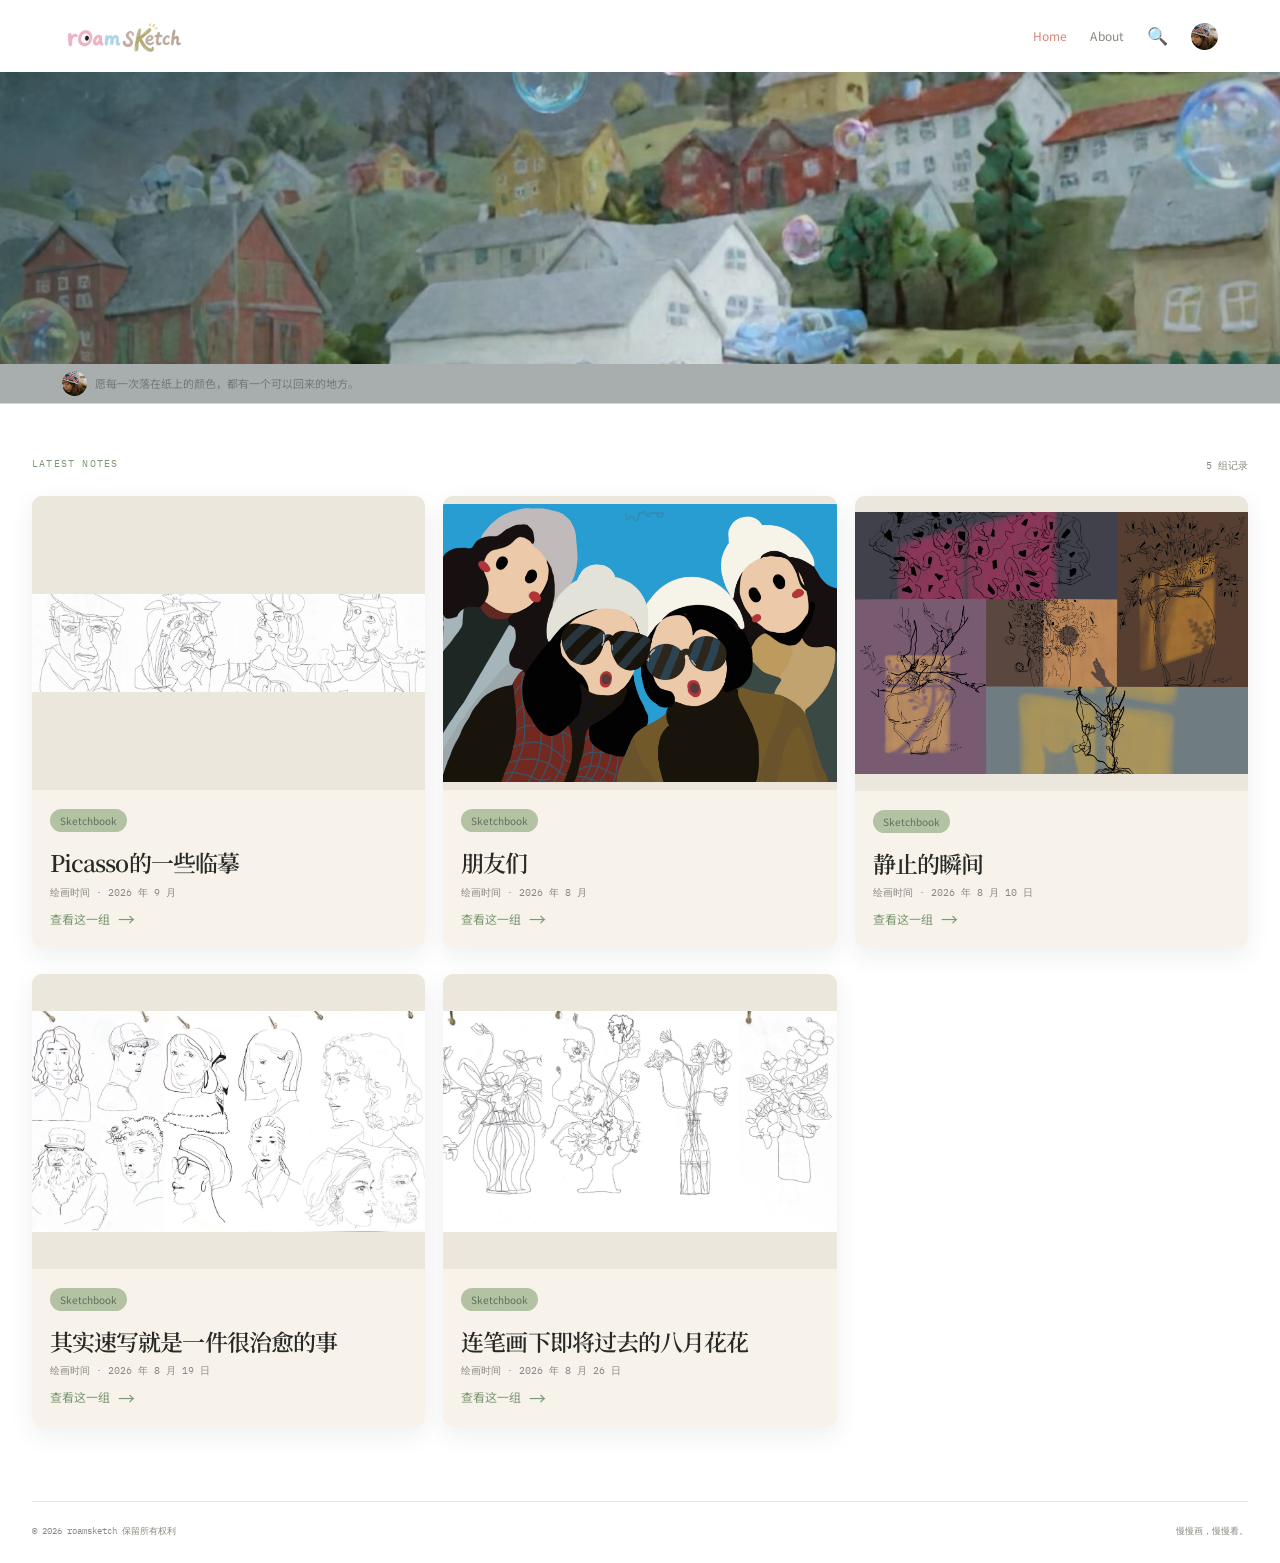
==== index.html @ 482fb44b "Update index.html" ====
<!DOCTYPE html>
<html lang="zh-CN">
<head>
    <meta charset="UTF-8" />
    <meta name="viewport" content="width=device-width, initial-scale=1.0" />
    <title>绘画Blog · Sketchbook</title>
    <link rel="preconnect" href="https://fonts.googleapis.com" />
    <link rel="preconnect" href="https://fonts.gstatic.com" crossorigin />
    <link href="https://fonts.googleapis.com/css2?family=IBM+Plex+Mono:wght@400;500&family=Noto+Sans+SC:wght@400;500;600&family=Noto+Serif+SC:wght@500;600&display=swap" rel="stylesheet" />
    <style>
        * {
            box-sizing: border-box;
            margin: 0;
            padding: 0;
        }

        body {
            background: #ffffff;
            color: #292a27;
            font-family: "Noto Sans SC", -apple-system, BlinkMacSystemFont, "Helvetica Neue", Arial, sans-serif;
            font-size: 15px;
            line-height: 1.7;
        }

        body:before {
            z-index: -1;
            pointer-events: none;
            content: "";
            opacity: .3;
            background-image: radial-gradient(#c9d0cf .55px, transparent .55px);
            background-size: 8px 8px;
            position: fixed;
            inset: 0;
        }

        .site-shell {
            min-height: 100vh;
            overflow: hidden;
        }

        .page-width {
            width: min(1240px, 100% - 64px);
            margin-inline: auto;
        }

        /* ===== Header ===== */
        .site-header {
            background: #ffffff;
            display: flex;
            flex-wrap: nowrap;
            justify-content: space-between;
            align-items: center;
            min-height: 72px;
            padding: 0 22px;
        }

        .site-header.page-width {
            width: 100%;
            padding-inline: max(40px, 50vw - 578px);
        }

        .brand {
            flex: none;
            align-items: center;
            gap: 9px;
            min-width: 0;
            display: inline-flex;
            text-decoration: none;
            color: inherit;
            cursor: pointer;
        }

        .brand__logo {
            height: 62px;
            width: auto;
            display: block;
            border-radius: 2px;
        }

        .site-nav {
            white-space: nowrap;
            flex-wrap: nowrap;
            flex: 0 auto;
            align-items: center;
            gap: 23px;
            min-width: 0;
            display: flex;
            overflow: hidden;
        }

        .site-nav__link {
            color: #8a877f;
            letter-spacing: .01em;
            white-space: nowrap;
            transition: color .18s ease;
            flex: none;
            font-size: 12px;
            font-weight: 400;
            text-decoration: none;
            position: relative;
            cursor: pointer;
        }

        .site-nav__link:hover,
        .site-nav__link--active {
            color: #d88478;
        }

        .site-nav__link--active:after {
            background: #d88478;
            content: "";
            height: 2px;
            position: absolute;
            bottom: -8px;
            left: 0;
            right: 0;
        }

        .header-control {
            color: #292a27;
            transition: color .18s ease, transform .18s ease;
            flex: none;
            display: grid;
            place-items: center;
            background: none;
            border: none;
            cursor: pointer;
            font-size: 17px;
        }

        .header-control:hover {
            color: #d88478;
            transform: translateY(-1px);
        }

        .header-avatar {
            width: 27px;
            height: 27px;
            border-radius: 50%;
            flex: none;
            display: block;
            overflow: hidden;
            text-decoration: none;
            object-fit: cover;
        }

        /* ===== Hero ===== */
        .reference-hero {
            height: 292px;
            position: relative;
            overflow: hidden;
            background: #c9d0cf;
            display: flex;
            align-items: center;
            justify-content: center;
            background-size: cover;
            background-position: center;
        }

        .reference-hero__veil {
            background: linear-gradient(90deg, #0f312d85, #0f312d12 58%, #0f312d33);
            position: absolute;
            inset: 0;
        }

        .reference-hero p {
            color: #fff;
            letter-spacing: .06em;
            text-align: center;
            background: #1b26287a;
            border-radius: 999px;
            max-width: calc(100% - 40px);
            margin: 0;
            padding: 7px 23px;
            font-family: "Noto Serif SC", serif;
            font-size: clamp(15px, 2vw, 21px);
            position: relative;
            z-index: 1;
        }

        /* ===== Profile Strip ===== */
        .profile-strip {
            background: #dce5e2;
            border-bottom: 1px solid #cfdad6;
            align-items: center;
            min-height: 40px;
            padding: 5px max(40px, 50vw - 578px);
            display: flex;
        }

        .profile-strip__link {
            color: #7a8581;
            white-space: nowrap;
            min-width: 0;
            max-width: 100%;
            transition: color .18s ease;
            align-items: center;
            gap: 8px;
            font-size: 11px;
            display: inline-flex;
            text-decoration: none;
            cursor: pointer;
        }

        .profile-strip__link:hover {
            color: #d88478;
        }

        .profile-strip__avatar {
            width: 25px;
            height: 25px;
            border-radius: 50%;
            object-fit: cover;
            display: block;
        }

        .profile-strip__message {
            color: #8a9490;
            text-overflow: ellipsis;
            white-space: nowrap;
            min-width: 0;
            overflow: hidden;
        }

        /* ===== 列表页 ===== */
        .reference-content {
            grid-template-columns: 200px minmax(0, 1fr);
            gap: 36px;
            padding-top: 42px;
            padding-bottom: 74px;
            display: grid;
        }

        .home-reference-content {
            grid-template-columns: minmax(0, 1fr);
        }

        .reference-main {
            min-width: 0;
        }

        .content-heading {
            justify-content: space-between;
            align-items: flex-end;
            gap: 20px;
            margin: 2px 0 22px;
            display: flex;
        }

        .content-heading h2 {
            color: #292a27;
            letter-spacing: -.06em;
            margin: 3px 0 0;
            font-family: "Noto Serif SC", serif;
            font-size: clamp(25px, 3vw, 33px);
            font-weight: 600;
            line-height: 1.25;
        }

        .content-kicker {
            color: #7d9875;
            letter-spacing: .12em;
            text-transform: uppercase;
            margin: 0;
            font-family: "IBM Plex Mono", monospace;
            font-size: 10px;
        }

        .content-count {
            color: #8a877f;
            font-family: "IBM Plex Mono", monospace;
            font-size: 10px;
        }

        .story-list {
            grid-template-columns: repeat(3, minmax(0, 1fr));
            gap: 26px 18px;
            display: grid;
        }

        .story-card {
            background: #f7f3eb;
            box-shadow: 0 8px 24px rgba(38, 51, 59, 0.08);
            transition: box-shadow .22s ease, transform .22s ease;
            border-radius: 10px;
            display: block;
            overflow: hidden;
            text-decoration: none;
            color: inherit;
            cursor: pointer;
        }

        .story-card:hover {
            box-shadow: 0 14px 32px rgba(38, 51, 59, 0.13);
            transform: translateY(-3px);
        }

        .story-card__image {
            aspect-ratio: 4/3;
            background: #ebe7dc;
            display: block;
            position: relative;
            overflow: hidden;
        }

        .story-card__image img {
            object-fit: contain;
            width: 100%;
            height: 100%;
            display: block;
        }

        .story-card__body {
            padding: 16px 18px 18px;
            position: relative;
        }

        .story-card__tag {
            color: #60705d;
            background: #b3c2a3;
            border-radius: 999px;
            padding: 3px 10px;
            font-size: 10px;
            display: inline-block;
        }

        .story-card h3 {
            color: #292a27;
            letter-spacing: -.04em;
            margin: 11px 0 1px;
            font-family: "Noto Serif SC", serif;
            font-size: 23px;
            font-weight: 600;
        }

        .story-card__date {
            color: #8a877f;
            margin: 0;
            font-family: "IBM Plex Mono", monospace;
            font-size: 10px;
        }

        .story-card__link {
            color: #7d9875;
            transition: color .18s ease, gap .18s ease;
            align-items: center;
            gap: 8px;
            font-size: 12px;
            display: inline-flex;
            text-decoration: none;
            margin-top: 8px;
        }

        .story-card__link span {
            font-size: 17px;
            line-height: 1;
        }

        .story-card__link:hover {
            color: #d88478;
            gap: 12px;
        }

        /* ===== 详情页 ===== */
        .detail-page {
            display: none;
            padding-top: 42px;
            padding-bottom: 74px;
        }

        .detail-page.active {
            display: block;
        }

        .back-link {
            color: #8a877f;
            transition: color .18s ease, gap .18s ease;
            align-items: center;
            gap: 8px;
            font-size: 14px;
            display: inline-flex;
            text-decoration: none;
            cursor: pointer;
            margin-bottom: 24px;
        }

        .back-link:hover {
            color: #d88478;
            gap: 12px;
        }

        .detail-header {
            margin-bottom: 30px;
        }

        .detail-header h1 {
            font-family: "Noto Serif SC", serif;
            font-size: 32px;
            font-weight: 600;
            margin-bottom: 8px;
        }

        .detail-header .detail-meta {
            color: #8a877f;
            font-family: "IBM Plex Mono", monospace;
            font-size: 12px;
        }

        .detail-header .detail-note {
            color: #5e5e5b;
            margin-top: 12px;
            font-size: 15px;
            line-height: 1.8;
        }

        .detail-gallery {
            display: grid;
            grid-template-columns: repeat(auto-fill, minmax(300px, 1fr));
            gap: 20px;
        }

        .detail-gallery img {
            width: 100%;
            border-radius: 10px;
            background: #ebe7dc;
            display: block;
        }

        /* ===== Sidebar ===== */
        .reference-sidebar {
            min-width: 0;
        }

        .sidebar-card {
            background: #f7f3eb;
            box-shadow: 0 8px 24px rgba(38, 51, 59, 0.08);
            border-radius: 10px;
            padding: 24px 22px;
            position: sticky;
            top: 24px;
        }

        .sidebar-card h1 {
            color: #292a27;
            letter-spacing: -.05em;
            margin: 5px 0 9px;
            font-family: "Noto Serif SC", serif;
            font-size: 25px;
            font-weight: 600;
        }

        .sidebar-card__intro {
            color: #8a877f;
            margin: 0;
            font-size: 12px;
            line-height: 1.85;
        }

        .sidebar-divider {
            background: #e1e5e3;
            height: 1px;
            margin: 21px 0;
        }

        .mood-block__label,
        .mood-block__date {
            color: #7d9875;
            letter-spacing: .08em;
            font-family: "IBM Plex Mono", monospace;
            font-size: 9px;
            display: block;
        }

        .mood-block p {
            color: #292a27;
            margin: 7px 0 8px;
            font-family: "Noto Serif SC", serif;
            font-size: 15px;
            line-height: 1.7;
        }

        .mood-block__date {
            color: #8a877f;
            letter-spacing: .02em;
        }

        .sidebar-meta {
            color: #8a877f;
            flex-direction: column;
            gap: 3px;
            font-family: "IBM Plex Mono", monospace;
            font-size: 9px;
            display: flex;
            margin-top: 16px;
        }

        .sidebar-note {
            color: #8a877f;
            margin-top: 20px;
            font-family: "IBM Plex Mono", monospace;
            font-size: 9px;
            line-height: 1.9;
            white-space: pre-wrap;
        }

        /* ===== Footer ===== */
        .site-footer {
            min-height: 62px;
            color: #8a877f;
            border-top: 1px solid #e1e5e3;
            justify-content: space-between;
            align-items: center;
            padding-top: 18px;
            padding-bottom: 22px;
            font-family: "IBM Plex Mono", monospace;
            font-size: 9px;
            display: flex;
        }

        /* ===== 响应式 ===== */
        @media (max-width: 820px) {
            .page-width {
                width: min(100% - 36px, 680px);
            }
            .home-reference-content {
                grid-template-columns: 1fr;
            }
            .story-list {
                grid-template-columns: repeat(2, minmax(0, 1fr));
                gap: 22px 14px;
            }
            .home-reference-content .reference-sidebar {
                display: none;
            }
            .site-header.page-width {
                width: 100%;
                padding-inline: 12px;
            }
            .site-nav {
                gap: 9px;
            }
            .site-nav__link {
                letter-spacing: 0;
                font-size: 11px;
            }
            .reference-hero {
                height: 245px;
            }
            .profile-strip {
                min-height: 36px;
                padding: 4px 12px;
            }
            .profile-strip__link {
                gap: 7px;
                font-size: 10px;
            }
            .profile-strip__avatar {
                width: 23px;
                height: 23px;
            }
            .reference-content {
                grid-template-columns: 82px minmax(0, 1fr);
                gap: 13px;
                padding-top: 20px;
            }
            .reference-content.home-reference-content {
                grid-template-columns: 1fr;
            }
            .sidebar-card {
                width: 100%;
                margin: 0;
                padding: 13px 8px;
                position: static;
            }
            .detail-gallery {
                grid-template-columns: 1fr;
            }
            .detail-header h1 {
                font-size: 26px;
            }
        }

        @media (max-width: 520px) {
            body {
                font-size: 14px;
            }
            .brand__logo {
                height: 30px;
            }
            .site-nav {
                gap: 7px;
            }
            .site-nav__link {
                letter-spacing: 0;
                font-size: 10px;
            }
            .reference-hero {
                height: 220px;
            }
            .reference-hero p {
                padding: 6px 14px;
                font-size: 13px;
            }
            .story-list {
                grid-template-columns: 1fr;
                gap: 18px;
            }
            .story-card h3 {
                font-size: 22px;
            }
            .detail-header h1 {
                font-size: 22px;
            }
            .site-footer {
                flex-direction: column;
                align-items: flex-start;
                gap: 4px;
                padding-bottom: 18px;
            }
        }

        /* ===== 隐藏列表页/详情页 ===== */
        .page-list {
            display: block;
        }
        .page-list.hidden {
            display: none;
        }
        .detail-page {
            display: none;
        }
        .detail-page.active {
            display: block;
        }
    </style>
</head>
<body>

    <div class="site-shell" id="app">

        <!-- ===== Header ===== -->
        <header class="site-header page-width">
            <a class="brand" href="index.html">
                <!-- ★ Logo 图片：images/roamsketch-logo.jpg ★ -->
                <img class="brand__logo" src="images/roamsketch-logo.jpg" alt="Sketchbook">
            </a>
            <nav class="site-nav" aria-label="导航">
                <a class="site-nav__link site-nav__link--active" href="index.html">Home</a>
                <a class="site-nav__link" href="about.html">About</a>
                <button class="header-control" type="button" onclick="alert('🔍 搜索功能开发中')" aria-label="搜索">
                    🔍
                </button>
                <!-- ★ 头像图片：images/avatar.jpg ★ -->
                <img class="header-avatar" src="images/avatar.jpg" alt="头像">
            </nav>
        </header>

        <!-- ===== Hero ===== -->
        <!-- ★ Hero 背景图：images/hero.jpg ★ -->
        <section class="reference-hero" aria-label="绘画日记简介" style="background-image: url('images/roamsketch-village-banner.png');">
            <div class="reference-hero__veil"></div>
        </section>

        <!-- ===== Profile Strip ===== -->
        <section class="profile-strip" aria-label="个人信息" style="background-color:#a7aead;">
            <span class="profile-strip__link">
                <!-- ★ Profile 头像：images/avatar.jpg ★ -->
                <img class="profile-strip__avatar" src="images/avatar.jpg" alt="头像">
                <span class="profile-strip__message" style="color:#737876;">愿每一次落在纸上的颜色，都有一个可以回来的地方。</span>
            </span>
        </section>

        <!-- ===== 列表页 ===== -->
        <div id="pageList" class="page-list">
            <main class="reference-content page-width home-reference-content">
                <section class="reference-main" id="latest" aria-label="Sketchbook">
                    <div class="content-heading">
                        <div>
                            <span class="content-kicker">LATEST NOTES</span>
                        </div>
                        <span class="content-count" id="entryCount">0 组记录</span>
                    </div>
                    <div class="story-list" id="entryList"></div>
                </section>
            </main>
        </div>

        <!-- ===== 详情页 ===== -->
        <div id="pageDetail" class="detail-page">
            <main class="reference-content page-width home-reference-content">
                <section class="reference-main">
                    <span class="back-link" onclick="goHome()">← 返回</span>
                    <div id="detailContent"></div>
                </section>
            </main>
        </div>

        <!-- ===== Footer ===== -->
        <footer class="site-footer page-width">
            <span>© 2026 roamsketch 保留所有权利</span>
            <span>慢慢画，慢慢看。</span>
        </footer>
    </div>

    <script>
        // ============================================================
        //  📦 数据 - 所有图片路径改为本地 images/ 文件夹
        // ============================================================
        const DIARY_DATA = {
            mood: {
                label: "今天的心情",
                text: "有一点安静，适合慢慢画。",
                date: "2026 · 08 · 26",
                note: "持续记录中\n一日一画，慢慢积攒。"
            },
            entries: [{
                slug: "Picasso的一些临摹",
                title: "Picasso的一些临摹",
                date: "2026-09",
                dateLabel: "2026 年 9 月",
                countLabel: "9 张图",
                note: "临摹毕加索",
                cover: "images/0901.jpg",
                coverAlt: "临摹",
                palette: "临摹 · 线条",
                images: [
                    { src: "images/0901001.jpg", label: "" },
                    { src: "images/0901002.jpg", label: "" },
                    { src: "images/0901003.jpg", label: "" },
                    { src: "images/0901004.jpg", label: "" },
                    { src: "images/0901005.jpg", label: "" },
                    { src: "images/0901006.jpg", label: "" },
                    { src: "images/0901007.jpg", label: "" },
                    { src: "images/0901008.jpg", label: "" },
                    { src: "images/0901009.jpg", label: "" }
                ]
            }, {
                slug: "朋友们",
                title: "朋友们",
                date: "2026-08",
                dateLabel: "2026 年 8 月",
                countLabel: "13 张图",
                note: "那些朋友仔",
                cover: "images/0827001.jpg",
                coverAlt: "朋友们",
                palette: "线条 · 色块 · 多媒体",
                images: [
                    { src: "images/0827001.jpg", label: "" },
                    { src: "images/0827002.jpg", label: "" },
                    { src: "images/0827003.jpg", label: "" },
                    { src: "images/0827004.jpg", label: "" },
                    { src: "images/0827005.jpg", label: "" },
                    { src: "images/0827006.jpg", label: "" },
                    { src: "images/0827007.jpg", label: "" },
                    { src: "images/0827008.jpg", label: "" },
                    { src: "images/0827009.jpg", label: "" },
                    { src: "images/0827010.jpg", label: "" },
                    { src: "images/0827011.jpg", label: "" },
                    { src: "images/0827012.jpg", label: "" },
                    { src: "images/0827013.jpg", label: "" }
                ]
            }, {
                slug: "静止的瞬间",
                title: "静止的瞬间",
                date: "2026-08-10",
                dateLabel: "2026 年 8 月 10 日",
                countLabel: "5 张图",
                note: "静止花瓶的瞬间，看者是站在窗外还是窗内随你选择",
                cover: "images/0810cover.jpg",
                coverAlt: "静止的瞬间",
                palette: "线条 · 光影",
                images: [
                    { src: "images/0810001.jpg", label: "" },
                    { src: "images/0810002.jpg", label: "" },
                    { src: "images/0810003.jpg", label: "" },
                    { src: "images/0810004.jpg", label: "" },
                    { src: "images/0810005.jpg", label: "" }
                ]
            }, {
                slug: "速写-2026-08-19",
                title: "其实速写就是一件很治愈的事",
                date: "2026-08-19",
                dateLabel: "2026 年 8 月 19 日",
                countLabel: "1 张图",
                note: "如图",
                cover: "images/0819cover.jpg",
                coverAlt: "速写线条",
                palette: "线条",
                images: [
                    { src: "images/0819001.jpg", label: "" }
                ]
            }, {
                slug: "速写-2026-08-26",
                title: "连笔画下即将过去的八月花花",
                date: "2026-08-26",
                dateLabel: "2026 年 8 月 26 日",
                countLabel: "1 张图",
                note: "如图",
                cover: "images/0826cover.jpg",
                coverAlt: "速写线条",
                palette: "线条",
                images: [
                    { src: "images/0826001.jpg", label: "" }
                ]
            }]
        };

        // ============================================================
        //  🖼️ 渲染
        // ============================================================

        let currentSlug = null;

        function renderList() {
            const list = document.getElementById('entryList');
            const count = document.getElementById('entryCount');

            count.textContent = DIARY_DATA.entries.length + ' 组记录';

            list.innerHTML = DIARY_DATA.entries.map((entry, index) => `
                <div class="story-card" onclick="openDetail('${entry.slug}')">
                    <div class="story-card__image">
                        <img src="${entry.cover}" alt="${entry.coverAlt || entry.title}" loading="${index === 0 ? 'eager' : 'lazy'}" onerror="this.src='https://picsum.photos/400/300?random=${index}'">
                    </div>
                    <div class="story-card__body">
                        <span class="story-card__tag">Sketchbook</span>
                        <h3>${entry.title}</h3>
                        <p class="story-card__date">绘画时间 · ${entry.dateLabel}</p>
                        <span class="story-card__link">
                            查看这一组 <span>→</span>
                        </span>
                    </div>
                </div>
            `).join('');
        }

        function renderDetail(slug) {
            const entry = DIARY_DATA.entries.find(e => e.slug === slug);
            if (!entry) {
                goHome();
                return;
            }

            currentSlug = slug;

            const container = document.getElementById('detailContent');
            container.innerHTML = `
                <div class="detail-header">
                    <h1>${entry.title}</h1>
                    <p class="detail-meta">${entry.dateLabel} · ${entry.countLabel}</p>
                    <p class="detail-note">${entry.note}</p>
                    ${entry.palette ? `<p class="detail-meta" style="margin-top:6px;">🎨 ${entry.palette}</p>` : ''}
                </div>
                <div class="detail-gallery">
                    ${entry.images.map((img, index) => `
                        <img src="${img.src}" alt="${img.label || entry.title}" loading="lazy" onerror="this.src='https://picsum.photos/800/600?random=${index + 100}'">
                    `).join('')}
                </div>
            `;

            document.getElementById('pageList').classList.add('hidden');
            document.getElementById('pageDetail').classList.add('active');
            window.scrollTo({ top: 0, behavior: 'smooth' });
        }

        function goHome() {
            document.getElementById('pageList').classList.remove('hidden');
            document.getElementById('pageDetail').classList.remove('active');
            currentSlug = null;
            window.scrollTo({ top: 0, behavior: 'smooth' });
        }

        function openDetail(slug) {
            renderDetail(slug);
        }

        // 页面加载
        document.addEventListener('DOMContentLoaded', renderList);
        if (document.readyState === 'loading') {
            document.addEventListener('DOMContentLoaded', renderList);
        } else {
            renderList();
        }

        // URL 支持直接访问详情
        window.addEventListener('hashchange', function() {
            const slug = window.location.hash.replace('#', '');
            if (slug && DIARY_DATA.entries.find(e => e.slug === slug)) {
                renderDetail(slug);
            } else {
                goHome();
            }
        });

        if (window.location.hash) {
            const slug = window.location.hash.replace('#', '');
            if (slug && DIARY_DATA.entries.find(e => e.slug === slug)) {
                setTimeout(() => renderDetail(slug), 100);
            }
        }
    </script>

</body>
</html>
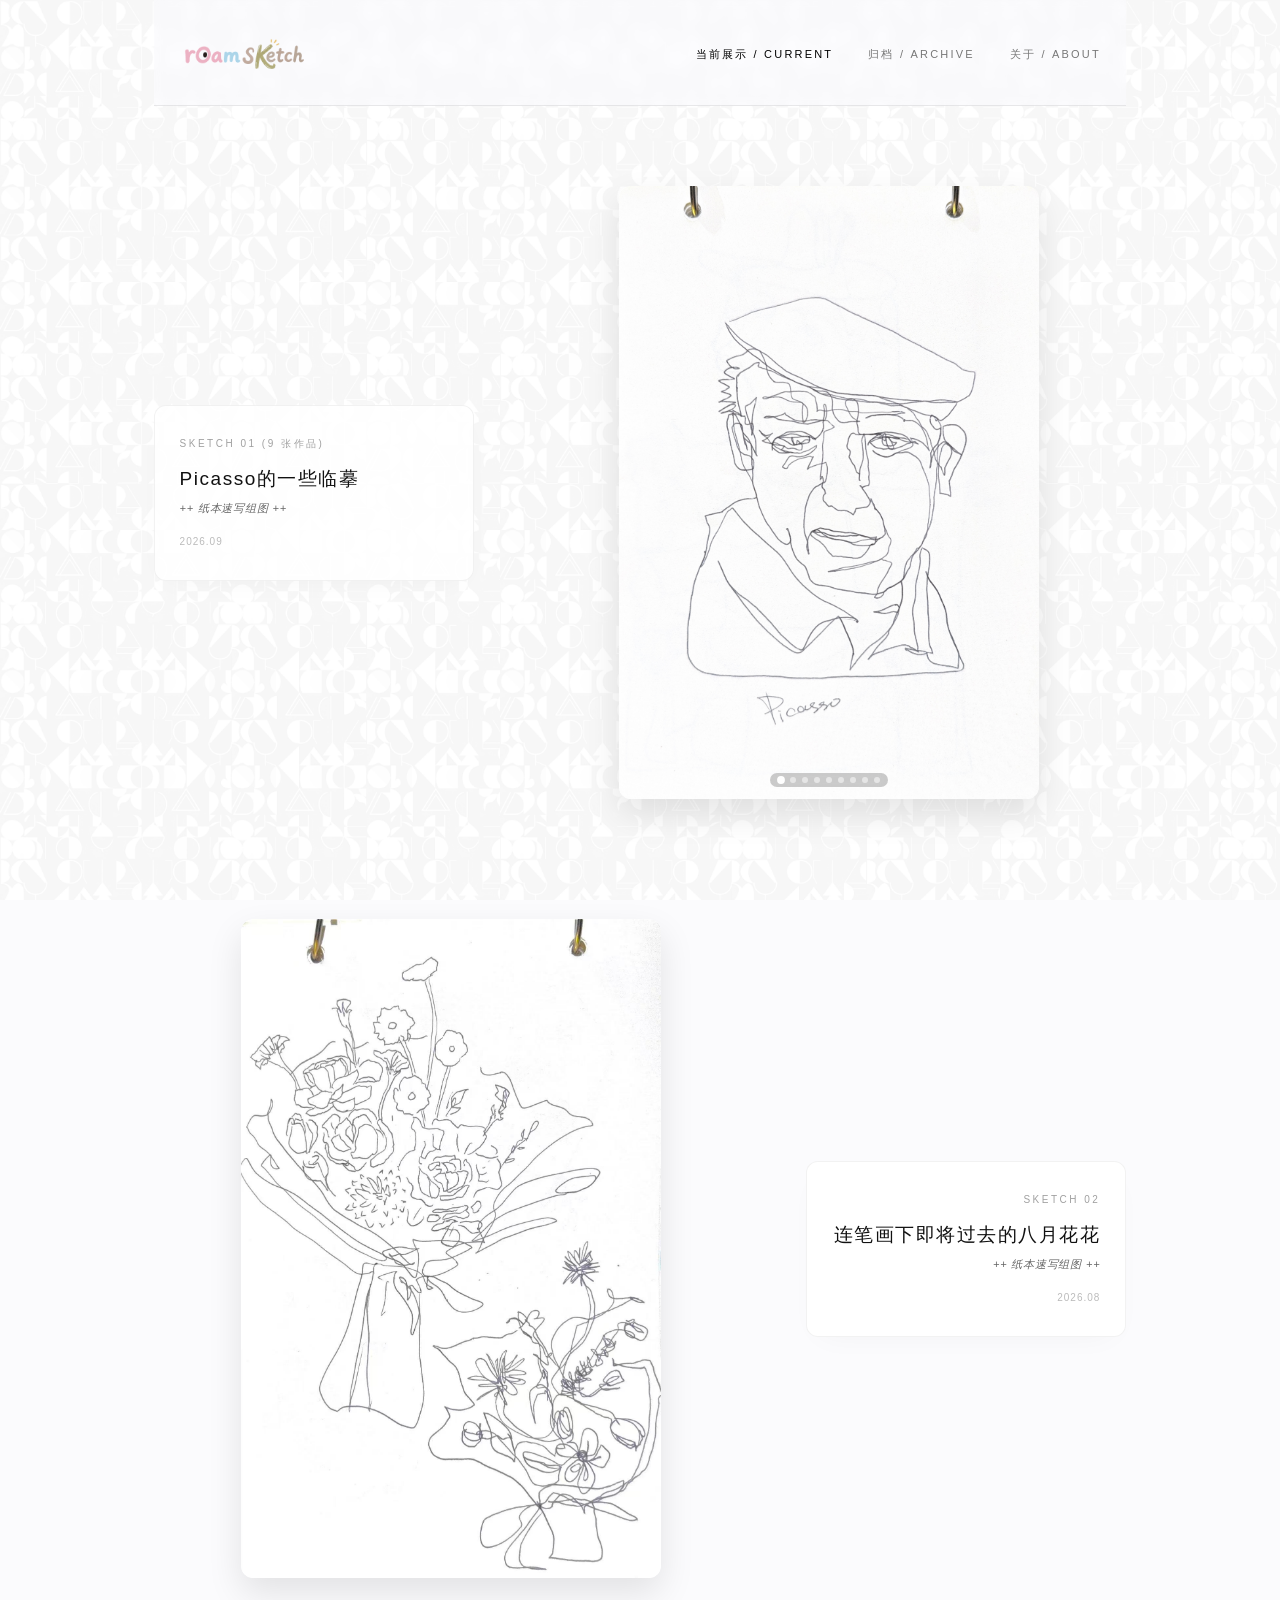
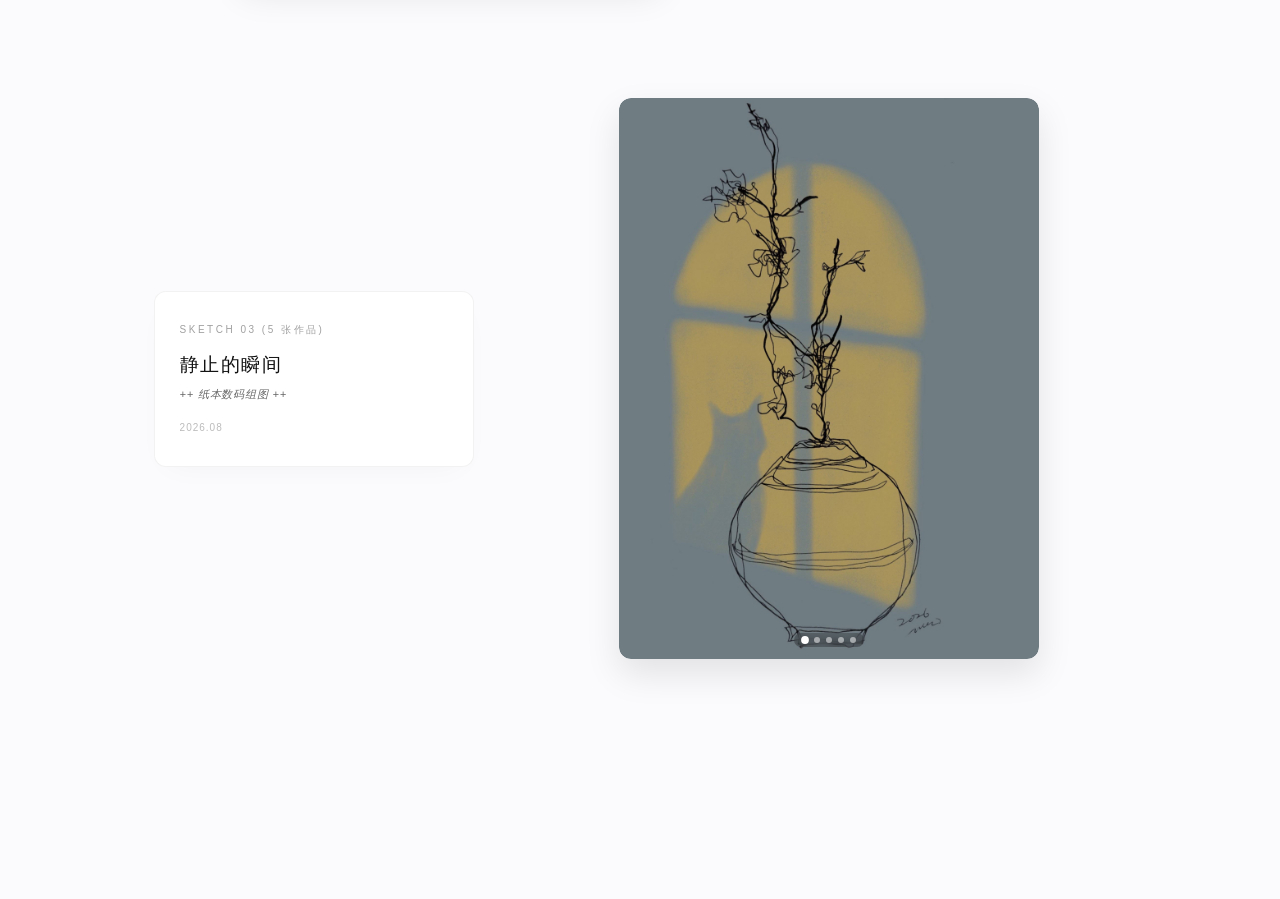
==== commit a28693ab: "Add files via upload" ====
--- a/index.html
+++ b/index.html
@@ -1,904 +1,687 @@
 <!DOCTYPE html>
 <html lang="zh-CN">
 <head>
-    <meta charset="UTF-8" />
-    <meta name="viewport" content="width=device-width, initial-scale=1.0" />
-    <title>绘画Blog · Sketchbook</title>
-    <link rel="preconnect" href="https://fonts.googleapis.com" />
-    <link rel="preconnect" href="https://fonts.gstatic.com" crossorigin />
-    <link href="https://fonts.googleapis.com/css2?family=IBM+Plex+Mono:wght@400;500&family=Noto+Sans+SC:wght@400;500;600&family=Noto+Serif+SC:wght@500;600&display=swap" rel="stylesheet" />
+    <meta charset="UTF-8">
+    <meta name="viewport" content="width=device-width, initial-scale=1.0">
+    <title>SKETCHBOOK GALERIE</title>
     <style>
         * {
-            box-sizing: border-box;
             margin: 0;
             padding: 0;
+            box-sizing: border-box;
         }
 
         body {
-            background: #ffffff;
-            color: #292a27;
-            font-family: "Noto Sans SC", -apple-system, BlinkMacSystemFont, "Helvetica Neue", Arial, sans-serif;
-            font-size: 15px;
-            line-height: 1.7;
-        }
-
-        body:before {
-            z-index: -1;
-            pointer-events: none;
-            content: "";
-            opacity: .3;
-            background-image: radial-gradient(#c9d0cf .55px, transparent .55px);
-            background-size: 8px 8px;
-            position: fixed;
-            inset: 0;
-        }
-
-        .site-shell {
-            min-height: 100vh;
-            overflow: hidden;
-        }
-
-        .page-width {
-            width: min(1240px, 100% - 64px);
-            margin-inline: auto;
-        }
-
-        /* ===== Header ===== */
-        .site-header {
-            background: #ffffff;
-            display: flex;
-            flex-wrap: nowrap;
+            font-family: -apple-system, BlinkMacSystemFont, "Helvetica Neue", "Segoe UI", Arial, sans-serif;
+            background-color: #fbfbfd; 
+            background-image: url('001.png');
+            background-repeat: repeat;
+            background-size: 500px auto;
+            background-attachment: fixed;
+            color: #111111;
+            line-height: 1.6;
+            letter-spacing: 0.05em;
+            padding: 0 12vw; 
+        }
+
+        a { color: inherit; text-decoration: none; }
+
+        /* --------------------------------------------------
+           Header 导航栏
+        -------------------------------------------------- */
+        header {
+            display: flex;
             justify-content: space-between;
             align-items: center;
-            min-height: 72px;
-            padding: 0 22px;
-        }
-
-        .site-header.page-width {
-            width: 100%;
-            padding-inline: max(40px, 50vw - 578px);
-        }
-
-        .brand {
-            flex: none;
-            align-items: center;
-            gap: 9px;
-            min-width: 0;
-            display: inline-flex;
-            text-decoration: none;
-            color: inherit;
-            cursor: pointer;
-        }
-
-        .brand__logo {
-            height: 62px;
+            padding: 20px 2vw; 
+            border-bottom: 1px solid rgba(0,0,0,0.08);
+            background: rgba(251, 251, 253, 0.6); 
+            backdrop-filter: blur(5px);
+        }
+
+        .logo {
+            display: flex;
+            align-items: center;
+            height: auto;
+        }
+
+        .logo img {
+            height: 65px; 
             width: auto;
             display: block;
-            border-radius: 2px;
-        }
-
-        .site-nav {
+            border-radius: 6px;
+            object-fit: contain;
+        }
+
+        nav ul {
+            display: flex;
+            list-style: none;
+            gap: 35px;
+            align-items: center;
+        }
+
+        nav a {
+            font-size: 11px;
+            text-transform: uppercase;
+            letter-spacing: 0.2em;
+            color: #777;
+            transition: color 0.3s ease;
+        }
+
+        nav a:hover, nav a.active { color: #000; }
+
+        .page {
+            display: none;
+            padding: 80px 0 120px 0;
+            animation: fadeIn 0.5s ease-out forwards;
+        }
+
+        .page.active-page { display: block; }
+
+        @keyframes fadeIn {
+            from { opacity: 0; transform: translateY(8px); }
+            to { opacity: 1; transform: translateY(0); }
+        }
+
+        /* --------------------------------------------------
+           1. 首页展厅
+        -------------------------------------------------- */
+        .exhibition-row {
+            display: flex;
+            align-items: center;
+            justify-content: space-between;
+            margin-bottom: 120px;
+            gap: 6%;
+        }
+
+        .exhibition-row.reverse { flex-direction: row-reverse; }
+
+        .exhibition-info {
+            flex: 1;
+            max-width: 320px;
+            background: rgba(255, 255, 255, 0.85);
+            padding: 30px 25px;
+            backdrop-filter: blur(8px);
+            border: 1px solid rgba(0,0,0,0.05);
+            box-shadow: 0 10px 30px -15px rgba(0,0,0,0.05);
+            border-radius: 12px;
+        }
+
+        .exhibition-row.reverse .exhibition-info { text-align: right; }
+
+        .exhibition-tag {
+            font-size: 10px;
+            text-transform: uppercase;
+            color: #a0a0a0;
+            letter-spacing: 0.25em;
+            margin-bottom: 12px;
+            display: block;
+        }
+
+        .exhibition-title { font-size: 19px; font-weight: 400; margin-bottom: 6px; letter-spacing: 0.08em; }
+        .exhibition-sub { font-size: 11px; color: #666; margin-bottom: 16px; font-style: italic; }
+        .exhibition-date { font-size: 10px; color: #bbb; letter-spacing: 0.1em; }
+
+        .exhibition-image-wrapper {
+            flex: 1;
+            display: flex;
+            justify-content: center;
+        }
+
+        .artwork-image-wrapper {
+            max-width: 420px;
+            width: 100%;
+            cursor: pointer;
+            position: relative;
+            border-radius: 12px;
+            overflow: hidden;
+            box-shadow: 0 15px 35px rgba(0, 0, 0, 0.1);
+            transition: transform 0.4s cubic-bezier(0.16, 1, 0.3, 1), box-shadow 0.4s ease;
+        }
+
+        .artwork-image-wrapper:hover {
+            transform: translateY(-5px);
+            box-shadow: 0 22px 45px rgba(0, 0, 0, 0.15);
+        }
+
+        .artwork-image-wrapper img {
+            width: 100%;
+            height: auto;
+            display: block;
+            border-radius: 12px;
+            transition: opacity 0.3s ease;
+        }
+
+        /* 切换按钮 */
+        .img-btn {
+            position: absolute;
+            top: 50%;
+            transform: translateY(-50%);
+            background: rgba(255, 255, 255, 0.75);
+            backdrop-filter: blur(4px);
+            border: none;
+            width: 36px;
+            height: 36px;
+            border-radius: 50%;
+            cursor: pointer;
+            font-size: 20px;
+            line-height: 34px;
+            text-align: center;
+            color: #333;
+            opacity: 0;
+            transition: opacity 0.3s ease, background 0.2s ease, transform 0.2s ease;
+            z-index: 5;
+        }
+
+        .artwork-image-wrapper:hover .img-btn { opacity: 1; }
+        .img-btn:hover {
+            background: rgba(255, 255, 255, 0.95);
+            transform: translateY(-50%) scale(1.1);
+        }
+        .prev-btn { left: 12px; }
+        .next-btn { right: 12px; }
+
+        /* 小圆点指示器 */
+        .dots-container {
+            position: absolute;
+            bottom: 12px;
+            left: 50%;
+            transform: translateX(-50%);
+            display: flex;
+            gap: 6px;
+            z-index: 5;
+            background: rgba(0, 0, 0, 0.2);
+            padding: 4px 8px;
+            border-radius: 10px;
+            backdrop-filter: blur(4px);
+        }
+
+        .dot {
+            width: 6px;
+            height: 6px;
+            border-radius: 50%;
+            background: rgba(255, 255, 255, 0.5);
+            transition: background 0.3s ease, transform 0.3s ease;
+        }
+
+        .dot.active {
+            background: #ffffff;
+            transform: scale(1.3);
+        }
+
+        /* --------------------------------------------------
+           2. 归档页
+        -------------------------------------------------- */
+        .archive-grid {
+            display: grid;
+            grid-template-columns: repeat(auto-fill, minmax(240px, 1fr));
+            gap: 50px 30px;
+        }
+
+        .archive-card { cursor: pointer; }
+
+        .archive-card .img-container {
+            background-color: rgba(255, 255, 255, 0.9);
+            padding: 12px;
+            border: 1px solid rgba(0, 0, 0, 0.06);
+            box-shadow: 0 10px 25px -10px rgba(0, 0, 0, 0.05);
+            margin-bottom: 12px;
+            height: 320px;
+            border-radius: 12px;
+            display: flex;
+            align-items: center;
+            justify-content: center;
+            overflow: hidden;
+            position: relative;
+        }
+
+        .archive-card img {
+            max-width: 100%;
+            max-height: 100%;
+            width: auto;
+            height: auto;
+            object-fit: contain;
+            border-radius: 6px;
+            transition: transform 0.4s ease;
+        }
+
+        .archive-card:hover img { transform: scale(1.03); }
+
+        .archive-title { font-size: 12px; font-weight: 500; }
+        .archive-meta { font-size: 10px; color: #888; margin-top: 2px; }
+
+        .count-badge {
+            position: absolute;
+            top: 10px;
+            right: 10px;
+            background: rgba(0, 0, 0, 0.55);
+            color: #fff;
+            font-size: 9px;
+            padding: 3px 7px;
+            border-radius: 6px;
+            backdrop-filter: blur(4px);
+            letter-spacing: 0.05em;
+        }
+
+        /* --------------------------------------------------
+           3. 详情页（已修改：返回键与缩略图位于大图上方）
+        -------------------------------------------------- */
+        .detail-view {
+            display: flex;
+            flex-direction: column;
+            align-items: center;
+        }
+
+        .wall-display {
+            background-color: rgba(255, 255, 255, 0.6);
+            width: 100%;
+            padding: 30px 20px 50px 20px;
+            display: flex;
+            flex-direction: column;
+            align-items: center;
+            margin-bottom: 30px;
+            border: 1px solid rgba(0,0,0,0.05);
+            border-radius: 16px;
+        }
+
+        /* 顶部操作栏（包含返回按钮 + 缩略图） */
+        .detail-top-bar {
+            width: 100%;
+            max-width: 800px;
+            display: flex;
+            align-items: center;
+            justify-content: space-between;
+            margin-bottom: 30px;
+            padding: 0 10px;
+        }
+
+        .back-btn {
+            font-size: 11px;
+            text-transform: uppercase;
+            letter-spacing: 0.15em;
+            color: #666;
+            cursor: pointer;
+            transition: color 0.2s ease;
             white-space: nowrap;
-            flex-wrap: nowrap;
-            flex: 0 auto;
-            align-items: center;
-            gap: 23px;
-            min-width: 0;
-            display: flex;
-            overflow: hidden;
-        }
-
-        .site-nav__link {
-            color: #8a877f;
-            letter-spacing: .01em;
-            white-space: nowrap;
-            transition: color .18s ease;
-            flex: none;
-            font-size: 12px;
-            font-weight: 400;
-            text-decoration: none;
-            position: relative;
+        }
+
+        .back-btn:hover { color: #000; }
+
+        .thumbs-list {
+            display: flex;
+            gap: 10px;
+            align-items: center;
+            justify-content: flex-end;
+            flex-wrap: wrap;
+        }
+
+        .thumb-item {
+            width: 50px;
+            height: 50px;
+            border-radius: 6px;
+            object-fit: cover;
             cursor: pointer;
-        }
-
-        .site-nav__link:hover,
-        .site-nav__link--active {
-            color: #d88478;
-        }
-
-        .site-nav__link--active:after {
-            background: #d88478;
-            content: "";
-            height: 2px;
-            position: absolute;
-            bottom: -8px;
-            left: 0;
-            right: 0;
-        }
-
-        .header-control {
-            color: #292a27;
-            transition: color .18s ease, transform .18s ease;
-            flex: none;
-            display: grid;
-            place-items: center;
-            background: none;
-            border: none;
-            cursor: pointer;
-            font-size: 17px;
-        }
-
-        .header-control:hover {
-            color: #d88478;
-            transform: translateY(-1px);
-        }
-
-        .header-avatar {
-            width: 27px;
-            height: 27px;
-            border-radius: 50%;
-            flex: none;
+            opacity: 0.4;
+            border: 2px solid transparent;
+            transition: all 0.2s ease;
+        }
+
+        .thumb-item:hover, .thumb-item.active-thumb {
+            opacity: 1;
+            border-color: #111;
+        }
+
+        .detail-img-container img {
+            max-width: 100%;
+            max-height: 580px;
+            border-radius: 12px;
+            box-shadow: 0 20px 40px -15px rgba(0, 0, 0, 0.15);
+            transition: opacity 0.2s ease;
+        }
+
+        .detail-meta {
+            text-align: center;
+            background: rgba(255, 255, 255, 0.85);
+            padding: 20px 30px;
+            border-radius: 12px;
+            border: 1px solid rgba(0,0,0,0.04);
+        }
+
+        /* --------------------------------------------------
+           4. 关于页面
+        -------------------------------------------------- */
+        .about-container {
+            max-width: 750px;
+            margin: 0 auto;
+            display: flex;
+            align-items: center;
+            gap: 40px;
+            background: rgba(255, 255, 255, 0.85);
+            padding: 40px;
+            border-radius: 16px;
+            border: 1px solid rgba(0,0,0,0.04);
+            box-shadow: 0 10px 30px -15px rgba(0,0,0,0.05);
+            backdrop-filter: blur(8px);
+        }
+
+        .about-image-wrapper {
+            max-width: 260px;
+            width: 100%;
+            flex-shrink: 0;
+            display: flex;
+            align-items: center;
+            justify-content: center;
+        }
+
+        .about-image-wrapper img {
+            width: 100%;
+            height: auto;
             display: block;
-            overflow: hidden;
-            text-decoration: none;
-            object-fit: cover;
-        }
-
-        /* ===== Hero ===== */
-        .reference-hero {
-            height: 292px;
-            position: relative;
-            overflow: hidden;
-            background: #c9d0cf;
-            display: flex;
-            align-items: center;
-            justify-content: center;
-            background-size: cover;
-            background-position: center;
-        }
-
-        .reference-hero__veil {
-            background: linear-gradient(90deg, #0f312d85, #0f312d12 58%, #0f312d33);
-            position: absolute;
-            inset: 0;
-        }
-
-        .reference-hero p {
-            color: #fff;
-            letter-spacing: .06em;
-            text-align: center;
-            background: #1b26287a;
-            border-radius: 999px;
-            max-width: calc(100% - 40px);
-            margin: 0;
-            padding: 7px 23px;
-            font-family: "Noto Serif SC", serif;
-            font-size: clamp(15px, 2vw, 21px);
-            position: relative;
-            z-index: 1;
-        }
-
-        /* ===== Profile Strip ===== */
-        .profile-strip {
-            background: #dce5e2;
-            border-bottom: 1px solid #cfdad6;
-            align-items: center;
-            min-height: 40px;
-            padding: 5px max(40px, 50vw - 578px);
-            display: flex;
-        }
-
-        .profile-strip__link {
-            color: #7a8581;
-            white-space: nowrap;
-            min-width: 0;
-            max-width: 100%;
-            transition: color .18s ease;
-            align-items: center;
-            gap: 8px;
-            font-size: 11px;
-            display: inline-flex;
-            text-decoration: none;
-            cursor: pointer;
-        }
-
-        .profile-strip__link:hover {
-            color: #d88478;
-        }
-
-        .profile-strip__avatar {
-            width: 25px;
-            height: 25px;
-            border-radius: 50%;
-            object-fit: cover;
-            display: block;
-        }
-
-        .profile-strip__message {
-            color: #8a9490;
-            text-overflow: ellipsis;
-            white-space: nowrap;
-            min-width: 0;
-            overflow: hidden;
-        }
-
-        /* ===== 列表页 ===== */
-        .reference-content {
-            grid-template-columns: 200px minmax(0, 1fr);
-            gap: 36px;
-            padding-top: 42px;
-            padding-bottom: 74px;
-            display: grid;
-        }
-
-        .home-reference-content {
-            grid-template-columns: minmax(0, 1fr);
-        }
-
-        .reference-main {
-            min-width: 0;
-        }
-
-        .content-heading {
-            justify-content: space-between;
-            align-items: flex-end;
-            gap: 20px;
-            margin: 2px 0 22px;
-            display: flex;
-        }
-
-        .content-heading h2 {
-            color: #292a27;
-            letter-spacing: -.06em;
-            margin: 3px 0 0;
-            font-family: "Noto Serif SC", serif;
-            font-size: clamp(25px, 3vw, 33px);
-            font-weight: 600;
-            line-height: 1.25;
-        }
-
-        .content-kicker {
-            color: #7d9875;
-            letter-spacing: .12em;
-            text-transform: uppercase;
-            margin: 0;
-            font-family: "IBM Plex Mono", monospace;
-            font-size: 10px;
-        }
-
-        .content-count {
-            color: #8a877f;
-            font-family: "IBM Plex Mono", monospace;
-            font-size: 10px;
-        }
-
-        .story-list {
-            grid-template-columns: repeat(3, minmax(0, 1fr));
-            gap: 26px 18px;
-            display: grid;
-        }
-
-        .story-card {
-            background: #f7f3eb;
-            box-shadow: 0 8px 24px rgba(38, 51, 59, 0.08);
-            transition: box-shadow .22s ease, transform .22s ease;
-            border-radius: 10px;
-            display: block;
-            overflow: hidden;
-            text-decoration: none;
-            color: inherit;
-            cursor: pointer;
-        }
-
-        .story-card:hover {
-            box-shadow: 0 14px 32px rgba(38, 51, 59, 0.13);
-            transform: translateY(-3px);
-        }
-
-        .story-card__image {
-            aspect-ratio: 4/3;
-            background: #ebe7dc;
-            display: block;
-            position: relative;
-            overflow: hidden;
-        }
-
-        .story-card__image img {
+            border-radius: 12px;
+            box-shadow: 0 10px 25px rgba(0,0,0,0.08);
             object-fit: contain;
-            width: 100%;
-            height: 100%;
-            display: block;
-        }
-
-        .story-card__body {
-            padding: 16px 18px 18px;
-            position: relative;
-        }
-
-        .story-card__tag {
-            color: #60705d;
-            background: #b3c2a3;
-            border-radius: 999px;
-            padding: 3px 10px;
-            font-size: 10px;
-            display: inline-block;
-        }
-
-        .story-card h3 {
-            color: #292a27;
-            letter-spacing: -.04em;
-            margin: 11px 0 1px;
-            font-family: "Noto Serif SC", serif;
-            font-size: 23px;
-            font-weight: 600;
-        }
-
-        .story-card__date {
-            color: #8a877f;
-            margin: 0;
-            font-family: "IBM Plex Mono", monospace;
-            font-size: 10px;
-        }
-
-        .story-card__link {
-            color: #7d9875;
-            transition: color .18s ease, gap .18s ease;
-            align-items: center;
-            gap: 8px;
-            font-size: 12px;
-            display: inline-flex;
-            text-decoration: none;
-            margin-top: 8px;
-        }
-
-        .story-card__link span {
-            font-size: 17px;
-            line-height: 1;
-        }
-
-        .story-card__link:hover {
-            color: #d88478;
-            gap: 12px;
-        }
-
-        /* ===== 详情页 ===== */
-        .detail-page {
-            display: none;
-            padding-top: 42px;
-            padding-bottom: 74px;
-        }
-
-        .detail-page.active {
-            display: block;
-        }
-
-        .back-link {
-            color: #8a877f;
-            transition: color .18s ease, gap .18s ease;
-            align-items: center;
-            gap: 8px;
-            font-size: 14px;
-            display: inline-flex;
-            text-decoration: none;
-            cursor: pointer;
-            margin-bottom: 24px;
-        }
-
-        .back-link:hover {
-            color: #d88478;
-            gap: 12px;
-        }
-
-        .detail-header {
-            margin-bottom: 30px;
-        }
-
-        .detail-header h1 {
-            font-family: "Noto Serif SC", serif;
-            font-size: 32px;
-            font-weight: 600;
-            margin-bottom: 8px;
-        }
-
-        .detail-header .detail-meta {
-            color: #8a877f;
-            font-family: "IBM Plex Mono", monospace;
-            font-size: 12px;
-        }
-
-        .detail-header .detail-note {
-            color: #5e5e5b;
-            margin-top: 12px;
-            font-size: 15px;
-            line-height: 1.8;
-        }
-
-        .detail-gallery {
-            display: grid;
-            grid-template-columns: repeat(auto-fill, minmax(300px, 1fr));
-            gap: 20px;
-        }
-
-        .detail-gallery img {
-            width: 100%;
-            border-radius: 10px;
-            background: #ebe7dc;
-            display: block;
-        }
-
-        /* ===== Sidebar ===== */
-        .reference-sidebar {
-            min-width: 0;
-        }
-
-        .sidebar-card {
-            background: #f7f3eb;
-            box-shadow: 0 8px 24px rgba(38, 51, 59, 0.08);
-            border-radius: 10px;
-            padding: 24px 22px;
-            position: sticky;
-            top: 24px;
-        }
-
-        .sidebar-card h1 {
-            color: #292a27;
-            letter-spacing: -.05em;
-            margin: 5px 0 9px;
-            font-family: "Noto Serif SC", serif;
-            font-size: 25px;
-            font-weight: 600;
-        }
-
-        .sidebar-card__intro {
-            color: #8a877f;
-            margin: 0;
-            font-size: 12px;
-            line-height: 1.85;
-        }
-
-        .sidebar-divider {
-            background: #e1e5e3;
-            height: 1px;
-            margin: 21px 0;
-        }
-
-        .mood-block__label,
-        .mood-block__date {
-            color: #7d9875;
-            letter-spacing: .08em;
-            font-family: "IBM Plex Mono", monospace;
-            font-size: 9px;
-            display: block;
-        }
-
-        .mood-block p {
-            color: #292a27;
-            margin: 7px 0 8px;
-            font-family: "Noto Serif SC", serif;
-            font-size: 15px;
-            line-height: 1.7;
-        }
-
-        .mood-block__date {
-            color: #8a877f;
-            letter-spacing: .02em;
-        }
-
-        .sidebar-meta {
-            color: #8a877f;
-            flex-direction: column;
-            gap: 3px;
-            font-family: "IBM Plex Mono", monospace;
-            font-size: 9px;
-            display: flex;
-            margin-top: 16px;
-        }
-
-        .sidebar-note {
-            color: #8a877f;
-            margin-top: 20px;
-            font-family: "IBM Plex Mono", monospace;
-            font-size: 9px;
-            line-height: 1.9;
-            white-space: pre-wrap;
-        }
-
-        /* ===== Footer ===== */
-        .site-footer {
-            min-height: 62px;
-            color: #8a877f;
-            border-top: 1px solid #e1e5e3;
-            justify-content: space-between;
-            align-items: center;
-            padding-top: 18px;
-            padding-bottom: 22px;
-            font-family: "IBM Plex Mono", monospace;
-            font-size: 9px;
-            display: flex;
-        }
-
-        /* ===== 响应式 ===== */
-        @media (max-width: 820px) {
-            .page-width {
-                width: min(100% - 36px, 680px);
+        }
+
+        .about-text {
+            flex: 1;
+            text-align: left;
+        }
+
+        @media (max-width: 768px) {
+            body { padding: 0 5vw; }
+            .exhibition-row, .exhibition-row.reverse {
+                flex-direction: column-reverse;
+                gap: 25px;
+                margin-bottom: 70px;
             }
-            .home-reference-content {
-                grid-template-columns: 1fr;
-            }
-            .story-list {
-                grid-template-columns: repeat(2, minmax(0, 1fr));
-                gap: 22px 14px;
-            }
-            .home-reference-content .reference-sidebar {
-                display: none;
-            }
-            .site-header.page-width {
-                width: 100%;
-                padding-inline: 12px;
-            }
-            .site-nav {
-                gap: 9px;
-            }
-            .site-nav__link {
-                letter-spacing: 0;
-                font-size: 11px;
-            }
-            .reference-hero {
-                height: 245px;
-            }
-            .profile-strip {
-                min-height: 36px;
-                padding: 4px 12px;
-            }
-            .profile-strip__link {
-                gap: 7px;
-                font-size: 10px;
-            }
-            .profile-strip__avatar {
-                width: 23px;
-                height: 23px;
-            }
-            .reference-content {
-                grid-template-columns: 82px minmax(0, 1fr);
-                gap: 13px;
-                padding-top: 20px;
-            }
-            .reference-content.home-reference-content {
-                grid-template-columns: 1fr;
-            }
-            .sidebar-card {
-                width: 100%;
-                margin: 0;
-                padding: 13px 8px;
-                position: static;
-            }
-            .detail-gallery {
-                grid-template-columns: 1fr;
-            }
-            .detail-header h1 {
-                font-size: 26px;
-            }
-        }
-
-        @media (max-width: 520px) {
-            body {
-                font-size: 14px;
-            }
-            .brand__logo {
-                height: 30px;
-            }
-            .site-nav {
-                gap: 7px;
-            }
-            .site-nav__link {
-                letter-spacing: 0;
-                font-size: 10px;
-            }
-            .reference-hero {
-                height: 220px;
-            }
-            .reference-hero p {
-                padding: 6px 14px;
-                font-size: 13px;
-            }
-            .story-list {
-                grid-template-columns: 1fr;
-                gap: 18px;
-            }
-            .story-card h3 {
-                font-size: 22px;
-            }
-            .detail-header h1 {
-                font-size: 22px;
-            }
-            .site-footer {
+            .exhibition-row.reverse .exhibition-info { text-align: left; }
+            .artwork-image-wrapper { max-width: 100%; }
+            .img-btn { opacity: 1; }
+            
+            .detail-top-bar {
                 flex-direction: column;
                 align-items: flex-start;
-                gap: 4px;
-                padding-bottom: 18px;
+                gap: 15px;
             }
-        }
-
-        /* ===== 隐藏列表页/详情页 ===== */
-        .page-list {
-            display: block;
-        }
-        .page-list.hidden {
-            display: none;
-        }
-        .detail-page {
-            display: none;
-        }
-        .detail-page.active {
-            display: block;
+
+            .about-container {
+                flex-direction: column;
+                gap: 25px;
+                padding: 30px 20px;
+            }
+            .about-image-wrapper { max-width: 100%; }
         }
     </style>
 </head>
 <body>
 
-    <div class="site-shell" id="app">
-
-        <!-- ===== Header ===== -->
-        <header class="site-header page-width">
-            <a class="brand" href="index.html">
-                <!-- ★ Logo 图片：images/roamsketch-logo.jpg ★ -->
-                <img class="brand__logo" src="images/roamsketch-logo.jpg" alt="Sketchbook">
+    <header>
+        <div class="logo">
+            <a href="#" onclick="switchPage('home')">
+                <img src="logo.png" alt="logo">
             </a>
-            <nav class="site-nav" aria-label="导航">
-                <a class="site-nav__link site-nav__link--active" href="index.html">Home</a>
-                <a class="site-nav__link" href="about.html">About</a>
-                <button class="header-control" type="button" onclick="alert('🔍 搜索功能开发中')" aria-label="搜索">
-                    🔍
-                </button>
-                <!-- ★ 头像图片：images/avatar.jpg ★ -->
-                <img class="header-avatar" src="images/avatar.jpg" alt="头像">
-            </nav>
-        </header>
-
-        <!-- ===== Hero ===== -->
-        <!-- ★ Hero 背景图：images/hero.jpg ★ -->
-        <section class="reference-hero" aria-label="绘画日记简介" style="background-image: url('images/roamsketch-village-banner.png');">
-            <div class="reference-hero__veil"></div>
-        </section>
-
-        <!-- ===== Profile Strip ===== -->
-        <section class="profile-strip" aria-label="个人信息" style="background-color:#a7aead;">
-            <span class="profile-strip__link">
-                <!-- ★ Profile 头像：images/avatar.jpg ★ -->
-                <img class="profile-strip__avatar" src="images/avatar.jpg" alt="头像">
-                <span class="profile-strip__message" style="color:#737876;">愿每一次落在纸上的颜色，都有一个可以回来的地方。</span>
-            </span>
-        </section>
-
-        <!-- ===== 列表页 ===== -->
-        <div id="pageList" class="page-list">
-            <main class="reference-content page-width home-reference-content">
-                <section class="reference-main" id="latest" aria-label="Sketchbook">
-                    <div class="content-heading">
-                        <div>
-                            <span class="content-kicker">LATEST NOTES</span>
+        </div>
+        <nav>
+            <ul>
+                <li><a href="#" class="nav-link active" onclick="switchPage('home', this)">当前展示 / Current</a></li>
+                <li><a href="#" class="nav-link" onclick="switchPage('archive', this)">归档 / Archive</a></li>
+                <li><a href="#" class="nav-link" onclick="switchPage('about', this)">关于 / About</a></li>
+            </ul>
+        </nav>
+    </header>
+
+    <main id="home" class="page active-page"></main>
+
+    <main id="archive" class="page">
+        <div class="archive-grid" id="archive-container"></div>
+    </main>
+
+    <!-- 详情页 -->
+    <main id="detail" class="page">
+        <div class="detail-view">
+            <div class="wall-display">
+                <!-- 顶栏：返回按钮 + 缩略图切换 -->
+                <div class="detail-top-bar">
+                    <span class="back-btn" onclick="switchPage('archive')">← 返回归档 / BACK</span>
+                    <div class="thumbs-list" id="detail-thumbs"></div>
+                </div>
+
+                <!-- 中央大图 -->
+                <div class="detail-img-container">
+                    <img id="detail-img" src="" alt="详情作品">
+                </div>
+            </div>
+
+            <!-- 底部文案 -->
+            <div class="detail-meta">
+                <h2 id="detail-title" style="font-size:16px; font-weight:400; margin-bottom:6px;">作品名称</h2>
+                <p id="detail-medium" style="font-size:11px; color:#666;">材质 / 媒介</p>
+                <p id="detail-year" style="font-size:11px; color:#888;">年份</p>
+            </div>
+        </div>
+    </main>
+
+    <main id="about" class="page">
+        <div class="about-container">
+            <div class="about-image-wrapper">
+                <img src="about.jpg" alt="about">
+            </div>
+            <div class="about-text">
+                <h3 style="font-size: 16px; font-weight: 500; margin-bottom: 12px; letter-spacing: 0.1em;">ABOUT ME</h3>
+                <p style="font-size: 13px; color: #444; margin-bottom: 20px; line-height: 1.8;">
+                    绘画专业学代码新手。记录日常速写，捕捉瞬间感知。爱旅游的我，同步创建旅行博客：<a href="https://woo-33.github.io/roamloom/" target="_blank" style="color: #888; text-decoration: underline; text-underline-offset: 3px;">https://woo-33.github.io/roamloom/</a>
+                </p>
+               <p style="font-size: 12px; color: #ffffff; font-weight: 600; letter-spacing: 0.05em; display: inline-block; background: #111111; padding: 6px 14px; border-radius: 20px; margin-top: 10px;">
+    Contact: <a href="mailto:libbyhu@126.com" style="color: #ffffff; text-decoration: none;">libbyhu@126.com</a>
+</p>
+            </div>
+        </div>
+    </main>
+
+    <script>
+        const artworks = [
+            {
+                id: 5,
+                title: "Picasso的一些临摹",
+                sub: "++ 纸本速写组图 ++",
+                date: "2026.09",
+                medium: "纸本、圆珠笔",
+                year: "2026",
+                images: [
+                    "images/0901001.jpg",
+                    "images/0901002.jpg",
+                    "images/0901003.jpg",
+                    "images/0901004.jpg",
+                    "images/0901005.jpg",
+                    "images/0901006.jpg",
+                    "images/0901007.jpg",
+                    "images/0901008.jpg",
+                    "images/0901009.jpg"
+                ]
+            },
+            {
+                id: 4,
+                title: "连笔画下即将过去的八月花花",
+                sub: "++ 纸本速写组图 ++",
+                date: "2026.08",
+                medium: "纸本、圆珠笔",
+                year: "2026",
+                images: [
+                    "images/0826001.jpg",
+                ]
+            },
+            {
+                id: 3,
+                title: "静止的瞬间",
+                sub: "++ 纸本数码组图 ++",
+                date: "2026.08",
+                medium: "纸本、圆珠笔、数码绘画",
+                year: "2026",
+                images: [
+                    "images/0810001.jpg",
+                    "images/0810002.jpg",
+                    "images/0810003.jpg",
+                    "images/0810004.jpg",
+                    "images/0810005.jpg",
+                ]
+            },
+            {
+                id: 2,
+                title: "其实速写就是一件很治愈的事",
+                sub: "++ 纸本速写组图 ++",
+                date: "2026.08",
+                medium: "纸本、圆珠笔",
+                year: "2026",
+                images: [
+                    "images/0819cover.jpg",
+                    "images/0819001.jpg",
+                ]
+            },
+            {
+                id: 1,
+                title: "朋友仔",
+                sub: "++ 数码绘画组图 ++",
+                date: "2025",
+                medium: "数码绘画",
+                year: "2025",
+                images: [
+                    "images/0827001.jpg",
+                    "images/0827002.jpg",
+                    "images/0827003.jpg",
+                    "images/0827004.jpg",
+                    "images/0827005.jpg",
+                    "images/0827006.jpg",
+                    "images/0827007.jpg",
+                    "images/0827008.jpg",
+                    "images/0827009.jpg",
+                    "images/08270010.jpg",
+                    "images/08270011.jpg",
+                    "images/08270012.jpg",
+                    "images/08270013.jpg",
+                ]
+            }
+        ];
+
+        const currentImageIndexes = {};
+
+        function renderGallery() {
+            const homeContainer = document.getElementById('home');
+            const archiveContainer = document.getElementById('archive-container');
+
+            const latestArtworks = artworks.slice(0, 3);
+            homeContainer.innerHTML = latestArtworks.map((item, index) => {
+                currentImageIndexes[item.id] = currentImageIndexes[item.id] || 0;
+                const activeImg = item.images[currentImageIndexes[item.id]];
+                const hasMultiple = item.images.length > 1;
+
+                return `
+                <section class="exhibition-row ${index % 2 === 1 ? 'reverse' : ''}">
+                    <div class="exhibition-info">
+                        <span class="exhibition-tag">SKETCH 0${index + 1} ${hasMultiple ? `(${item.images.length} 张作品)` : ''}</span>
+                        <h1 class="exhibition-title">${item.title}</h1>
+                        <p class="exhibition-sub">${item.sub}</p>
+                        <p class="exhibition-date">${item.date}</p>
+                    </div>
+                    <div class="exhibition-image-wrapper">
+                        <div class="artwork-image-wrapper" onclick="openDetail(${item.id})">
+                            <img id="card-img-${item.id}" src="${activeImg}" alt="${item.title}">
+                            
+                            ${hasMultiple ? `
+                                <button class="img-btn prev-btn" onclick="changeCardImage(event, ${item.id}, -1)">‹</button>
+                                <button class="img-btn next-btn" onclick="changeCardImage(event, ${item.id}, 1)">›</button>
+                                
+                                <div class="dots-container">
+                                    ${item.images.map((_, i) => `
+                                        <span class="dot ${i === currentImageIndexes[item.id] ? 'active' : ''}" id="dot-${item.id}-${i}"></span>
+                                    `).join('')}
+                                </div>
+                            ` : ''}
                         </div>
-                        <span class="content-count" id="entryCount">0 组记录</span>
                     </div>
-                    <div class="story-list" id="entryList"></div>
                 </section>
-            </main>
-        </div>
-
-        <!-- ===== 详情页 ===== -->
-        <div id="pageDetail" class="detail-page">
-            <main class="reference-content page-width home-reference-content">
-                <section class="reference-main">
-                    <span class="back-link" onclick="goHome()">← 返回</span>
-                    <div id="detailContent"></div>
-                </section>
-            </main>
-        </div>
-
-        <!-- ===== Footer ===== -->
-        <footer class="site-footer page-width">
-            <span>© 2026 roamsketch 保留所有权利</span>
-            <span>慢慢画，慢慢看。</span>
-        </footer>
-    </div>
-
-    <script>
-        // ============================================================
-        //  📦 数据 - 所有图片路径改为本地 images/ 文件夹
-        // ============================================================
-        const DIARY_DATA = {
-            mood: {
-                label: "今天的心情",
-                text: "有一点安静，适合慢慢画。",
-                date: "2026 · 08 · 26",
-                note: "持续记录中\n一日一画，慢慢积攒。"
-            },
-            entries: [{
-                slug: "Picasso的一些临摹",
-                title: "Picasso的一些临摹",
-                date: "2026-09",
-                dateLabel: "2026 年 9 月",
-                countLabel: "9 张图",
-                note: "临摹毕加索",
-                cover: "images/0901.jpg",
-                coverAlt: "临摹",
-                palette: "临摹 · 线条",
-                images: [
-                    { src: "images/0901001.jpg", label: "" },
-                    { src: "images/0901002.jpg", label: "" },
-                    { src: "images/0901003.jpg", label: "" },
-                    { src: "images/0901004.jpg", label: "" },
-                    { src: "images/0901005.jpg", label: "" },
-                    { src: "images/0901006.jpg", label: "" },
-                    { src: "images/0901007.jpg", label: "" },
-                    { src: "images/0901008.jpg", label: "" },
-                    { src: "images/0901009.jpg", label: "" }
-                ]
-            }, {
-                slug: "朋友们",
-                title: "朋友们",
-                date: "2026-08",
-                dateLabel: "2026 年 8 月",
-                countLabel: "13 张图",
-                note: "那些朋友仔",
-                cover: "images/0827001.jpg",
-                coverAlt: "朋友们",
-                palette: "线条 · 色块 · 多媒体",
-                images: [
-                    { src: "images/0827001.jpg", label: "" },
-                    { src: "images/0827002.jpg", label: "" },
-                    { src: "images/0827003.jpg", label: "" },
-                    { src: "images/0827004.jpg", label: "" },
-                    { src: "images/0827005.jpg", label: "" },
-                    { src: "images/0827006.jpg", label: "" },
-                    { src: "images/0827007.jpg", label: "" },
-                    { src: "images/0827008.jpg", label: "" },
-                    { src: "images/0827009.jpg", label: "" },
-                    { src: "images/0827010.jpg", label: "" },
-                    { src: "images/0827011.jpg", label: "" },
-                    { src: "images/0827012.jpg", label: "" },
-                    { src: "images/0827013.jpg", label: "" }
-                ]
-            }, {
-                slug: "静止的瞬间",
-                title: "静止的瞬间",
-                date: "2026-08-10",
-                dateLabel: "2026 年 8 月 10 日",
-                countLabel: "5 张图",
-                note: "静止花瓶的瞬间，看者是站在窗外还是窗内随你选择",
-                cover: "images/0810cover.jpg",
-                coverAlt: "静止的瞬间",
-                palette: "线条 · 光影",
-                images: [
-                    { src: "images/0810001.jpg", label: "" },
-                    { src: "images/0810002.jpg", label: "" },
-                    { src: "images/0810003.jpg", label: "" },
-                    { src: "images/0810004.jpg", label: "" },
-                    { src: "images/0810005.jpg", label: "" }
-                ]
-            }, {
-                slug: "速写-2026-08-19",
-                title: "其实速写就是一件很治愈的事",
-                date: "2026-08-19",
-                dateLabel: "2026 年 8 月 19 日",
-                countLabel: "1 张图",
-                note: "如图",
-                cover: "images/0819cover.jpg",
-                coverAlt: "速写线条",
-                palette: "线条",
-                images: [
-                    { src: "images/0819001.jpg", label: "" }
-                ]
-            }, {
-                slug: "速写-2026-08-26",
-                title: "连笔画下即将过去的八月花花",
-                date: "2026-08-26",
-                dateLabel: "2026 年 8 月 26 日",
-                countLabel: "1 张图",
-                note: "如图",
-                cover: "images/0826cover.jpg",
-                coverAlt: "速写线条",
-                palette: "线条",
-                images: [
-                    { src: "images/0826001.jpg", label: "" }
-                ]
-            }]
-        };
-
-        // ============================================================
-        //  🖼️ 渲染
-        // ============================================================
-
-        let currentSlug = null;
-
-        function renderList() {
-            const list = document.getElementById('entryList');
-            const count = document.getElementById('entryCount');
-
-            count.textContent = DIARY_DATA.entries.length + ' 组记录';
-
-            list.innerHTML = DIARY_DATA.entries.map((entry, index) => `
-                <div class="story-card" onclick="openDetail('${entry.slug}')">
-                    <div class="story-card__image">
-                        <img src="${entry.cover}" alt="${entry.coverAlt || entry.title}" loading="${index === 0 ? 'eager' : 'lazy'}" onerror="this.src='https://picsum.photos/400/300?random=${index}'">
+                `;
+            }).join('');
+
+            archiveContainer.innerHTML = artworks.map(item => `
+                <div class="archive-card" onclick="openDetail(${item.id})">
+                    <div class="img-container">
+                        <img src="${item.images[0]}" alt="${item.title}">
+                        ${item.images.length > 1 ? `<span class="count-badge">${item.images.length} 张</span>` : ''}
                     </div>
-                    <div class="story-card__body">
-                        <span class="story-card__tag">Sketchbook</span>
-                        <h3>${entry.title}</h3>
-                        <p class="story-card__date">绘画时间 · ${entry.dateLabel}</p>
-                        <span class="story-card__link">
-                            查看这一组 <span>→</span>
-                        </span>
-                    </div>
+                    <div class="archive-title">${item.title}</div>
+                    <div class="archive-meta">${item.medium} / ${item.year}</div>
                 </div>
             `).join('');
         }
 
-        function renderDetail(slug) {
-            const entry = DIARY_DATA.entries.find(e => e.slug === slug);
-            if (!entry) {
-                goHome();
-                return;
+        function changeCardImage(event, itemId, direction) {
+            event.stopPropagation();
+            
+            const item = artworks.find(a => a.id === itemId);
+            if (!item) return;
+
+            let currentIndex = currentImageIndexes[itemId] || 0;
+            currentIndex += direction;
+
+            if (currentIndex < 0) currentIndex = item.images.length - 1;
+            if (currentIndex >= item.images.length) currentIndex = 0;
+
+            currentImageIndexes[itemId] = currentIndex;
+
+            const imgEl = document.getElementById(`card-img-${itemId}`);
+            if (imgEl) imgEl.src = item.images[currentIndex];
+
+            item.images.forEach((_, i) => {
+                const dot = document.getElementById(`dot-${itemId}-${i}`);
+                if (dot) dot.classList.toggle('active', i === currentIndex);
+            });
+        }
+
+        function openDetail(id, selectedImgIndex) {
+            const item = artworks.find(a => a.id === id);
+            if (!item) return;
+
+            const startImgIndex = selectedImgIndex !== undefined ? selectedImgIndex : (currentImageIndexes[id] || 0);
+
+            document.getElementById('detail-title').innerText = item.title;
+            document.getElementById('detail-year').innerText = item.year;
+            document.getElementById('detail-medium').innerText = item.medium;
+            document.getElementById('detail-img').src = item.images[startImgIndex];
+
+            const thumbsContainer = document.getElementById('detail-thumbs');
+            if (item.images.length > 1) {
+                thumbsContainer.style.display = 'flex';
+                thumbsContainer.innerHTML = item.images.map((imgUrl, i) => `
+                    <img src="${imgUrl}" 
+                         class="thumb-item ${i === startImgIndex ? 'active-thumb' : ''}" 
+                         onclick="switchDetailImage('${imgUrl}', this)" 
+                         alt="thumb">
+                `).join('');
+            } else {
+                thumbsContainer.style.display = 'none';
             }
-
-            currentSlug = slug;
-
-            const container = document.getElementById('detailContent');
-            container.innerHTML = `
-                <div class="detail-header">
-                    <h1>${entry.title}</h1>
-                    <p class="detail-meta">${entry.dateLabel} · ${entry.countLabel}</p>
-                    <p class="detail-note">${entry.note}</p>
-                    ${entry.palette ? `<p class="detail-meta" style="margin-top:6px;">🎨 ${entry.palette}</p>` : ''}
-                </div>
-                <div class="detail-gallery">
-                    ${entry.images.map((img, index) => `
-                        <img src="${img.src}" alt="${img.label || entry.title}" loading="lazy" onerror="this.src='https://picsum.photos/800/600?random=${index + 100}'">
-                    `).join('')}
-                </div>
-            `;
-
-            document.getElementById('pageList').classList.add('hidden');
-            document.getElementById('pageDetail').classList.add('active');
+            
+            switchPage('detail');
+        }
+
+        function switchDetailImage(imgUrl, thumbEl) {
+            document.getElementById('detail-img').src = imgUrl;
+            document.querySelectorAll('.thumb-item').forEach(el => el.classList.remove('active-thumb'));
+            thumbEl.classList.add('active-thumb');
+        }
+
+        function switchPage(pageId, navElement) {
+            document.querySelectorAll('.page').forEach(page => page.classList.remove('active-page'));
+            document.getElementById(pageId).classList.add('active-page');
+
+            if (navElement) {
+                document.querySelectorAll('.nav-link').forEach(link => link.classList.remove('active'));
+                navElement.classList.add('active');
+            }
             window.scrollTo({ top: 0, behavior: 'smooth' });
         }
 
-        function goHome() {
-            document.getElementById('pageList').classList.remove('hidden');
-            document.getElementById('pageDetail').classList.remove('active');
-            currentSlug = null;
-            window.scrollTo({ top: 0, behavior: 'smooth' });
-        }
-
-        function openDetail(slug) {
-            renderDetail(slug);
-        }
-
-        // 页面加载
-        document.addEventListener('DOMContentLoaded', renderList);
-        if (document.readyState === 'loading') {
-            document.addEventListener('DOMContentLoaded', renderList);
-        } else {
-            renderList();
-        }
-
-        // URL 支持直接访问详情
-        window.addEventListener('hashchange', function() {
-            const slug = window.location.hash.replace('#', '');
-            if (slug && DIARY_DATA.entries.find(e => e.slug === slug)) {
-                renderDetail(slug);
-            } else {
-                goHome();
-            }
-        });
-
-        if (window.location.hash) {
-            const slug = window.location.hash.replace('#', '');
-            if (slug && DIARY_DATA.entries.find(e => e.slug === slug)) {
-                setTimeout(() => renderDetail(slug), 100);
-            }
-        }
+        renderGallery();
     </script>
-
 </body>
-</html>
+</html>
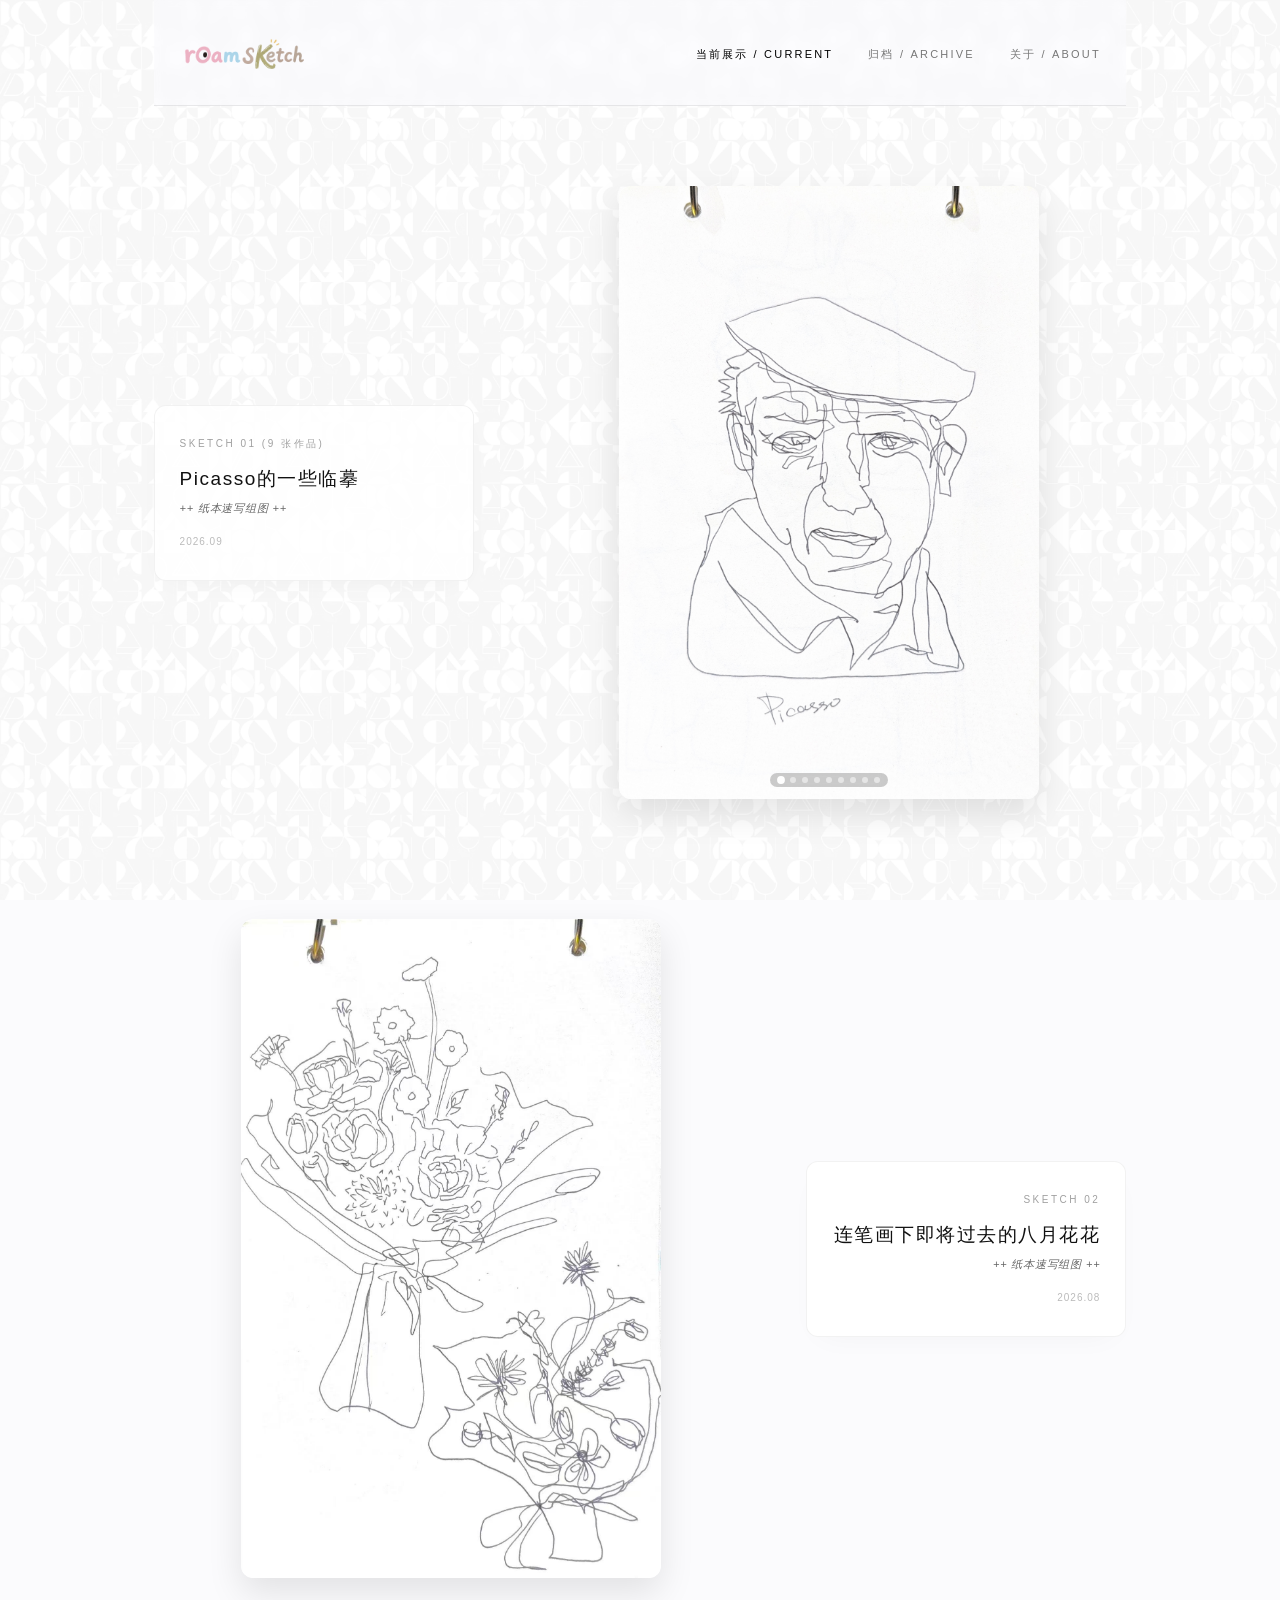
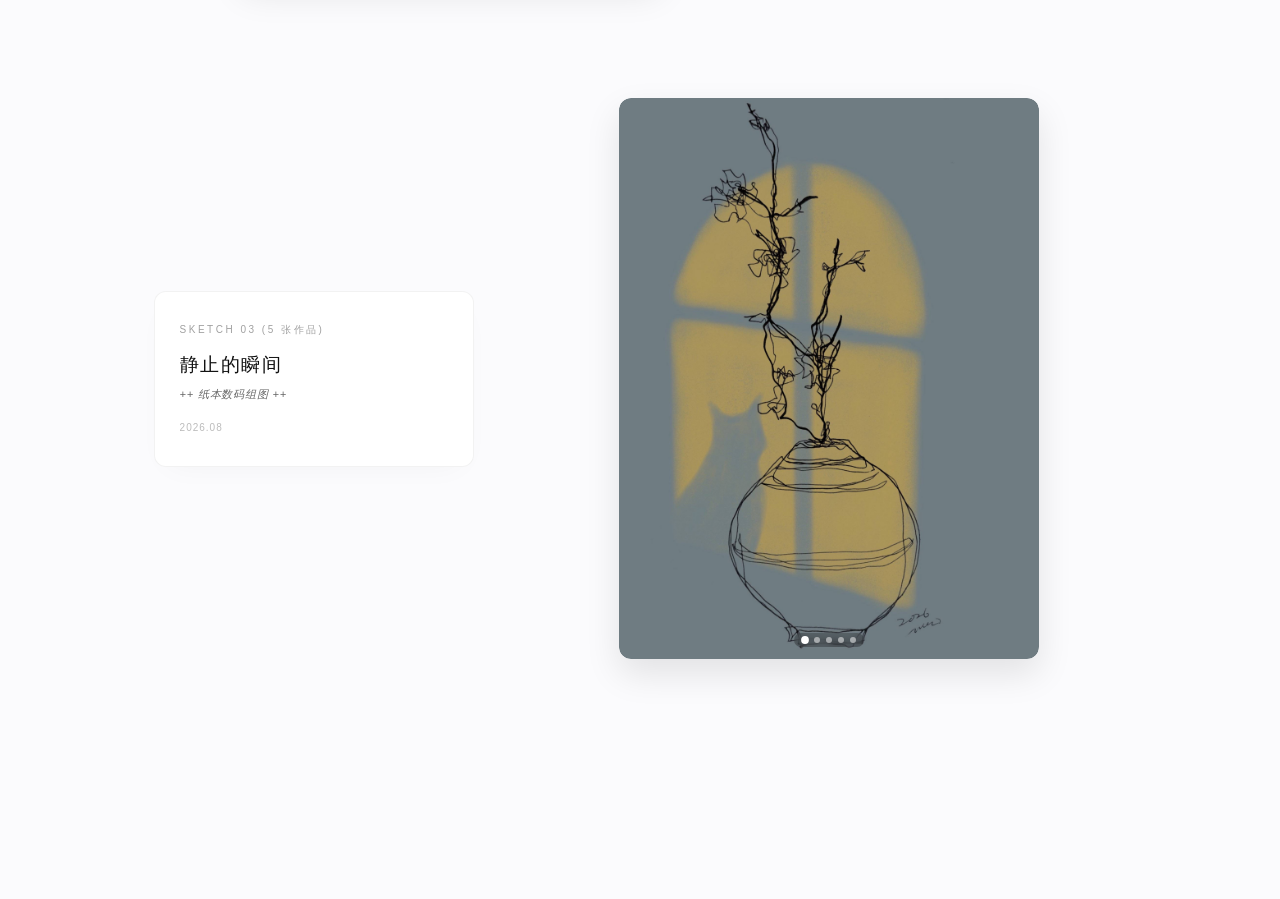
==== commit ee0d242e: "Update index.html" ====
--- a/index.html
+++ b/index.html
@@ -554,10 +554,10 @@
                     "images/0827007.jpg",
                     "images/0827008.jpg",
                     "images/0827009.jpg",
-                    "images/08270010.jpg",
-                    "images/08270011.jpg",
-                    "images/08270012.jpg",
-                    "images/08270013.jpg",
+                    "images/0827010.jpg",
+                    "images/0827011.jpg",
+                    "images/0827012.jpg",
+                    "images/0827013.jpg",
                 ]
             }
         ];
@@ -684,4 +684,4 @@
         renderGallery();
     </script>
 </body>
-</html>+</html>
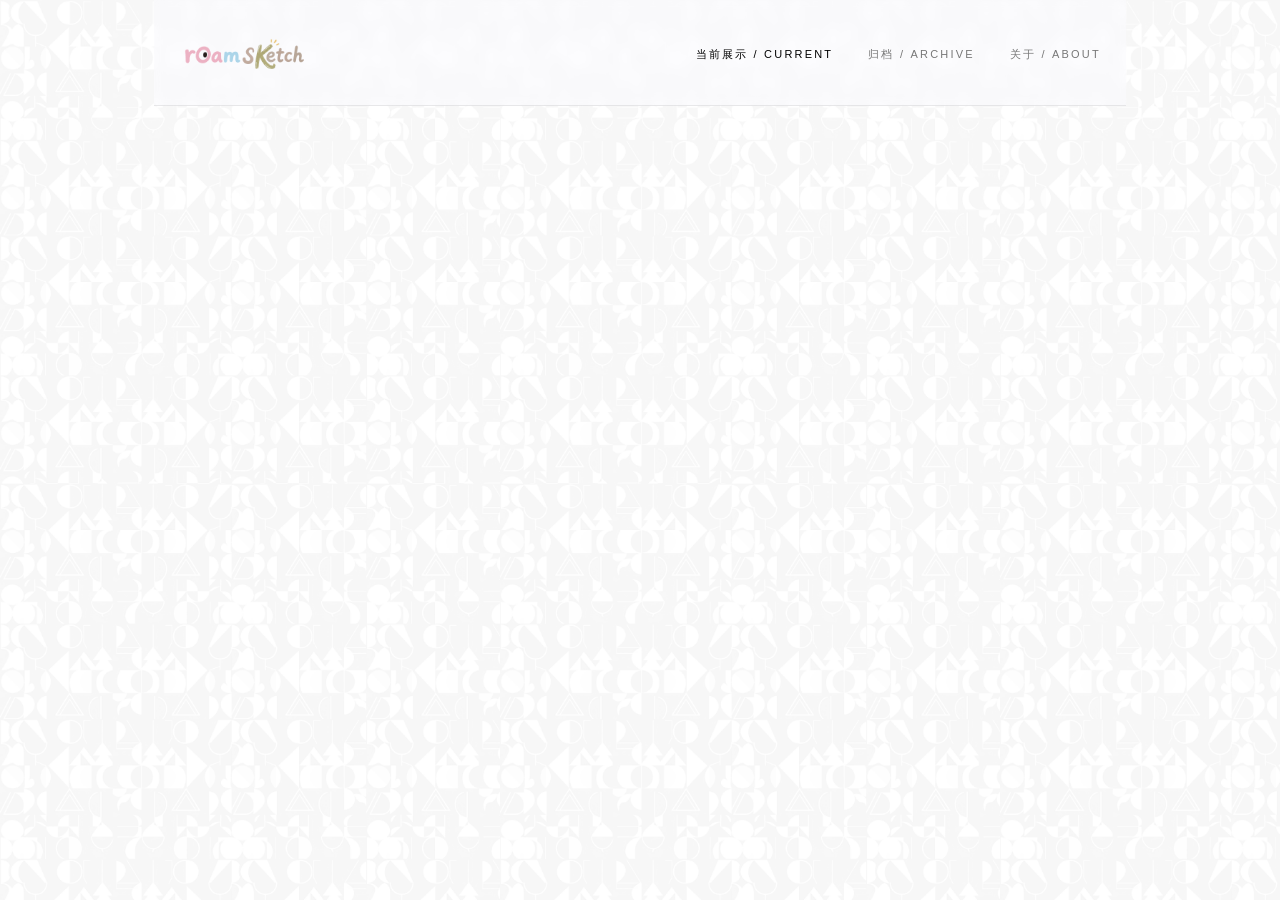
==== commit aa8b5c4a: "Update index.html" ====
--- a/index.html
+++ b/index.html
@@ -568,7 +568,7 @@
             const homeContainer = document.getElementById('home');
             const archiveContainer = document.getElementById('archive-container');
 
-            const latestArtworks = artworks.slice(0, 3);
+            const featuredIds = [5, 3, 2];
             homeContainer.innerHTML = latestArtworks.map((item, index) => {
                 currentImageIndexes[item.id] = currentImageIndexes[item.id] || 0;
                 const activeImg = item.images[currentImageIndexes[item.id]];
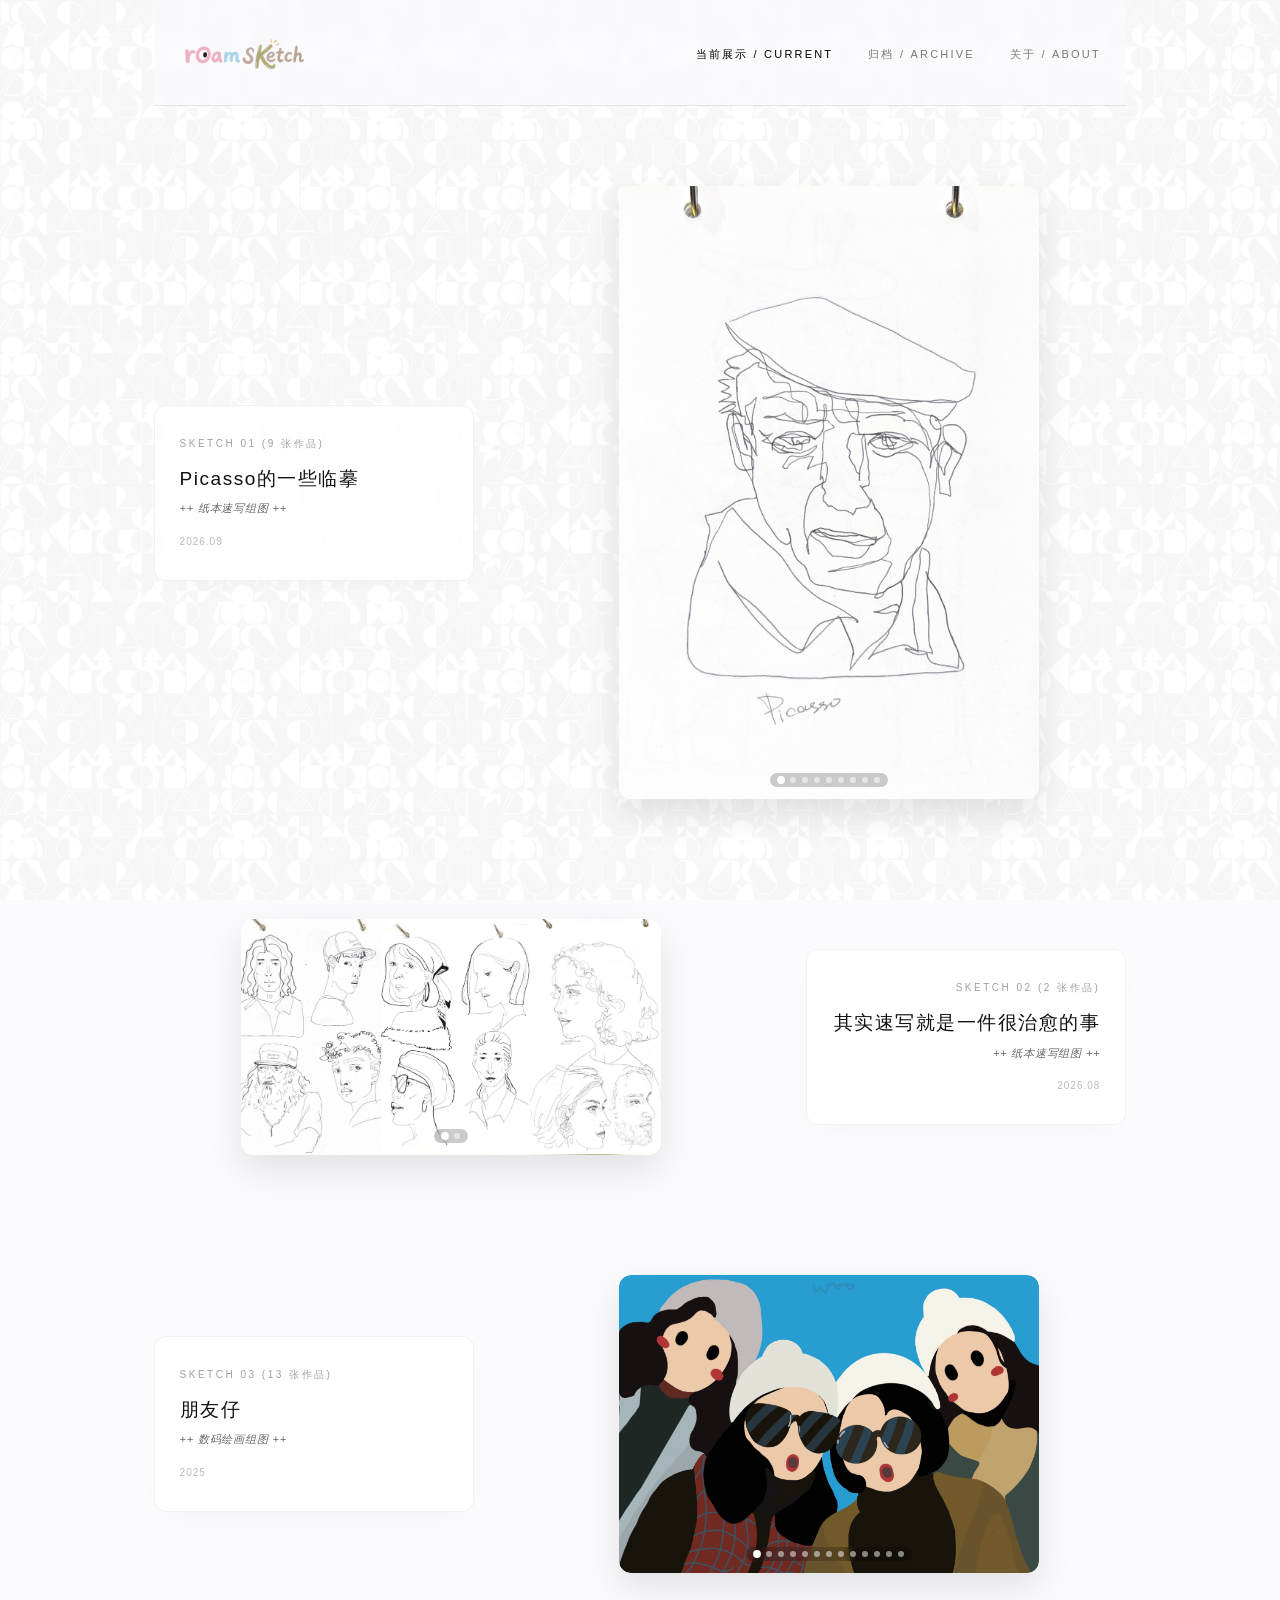
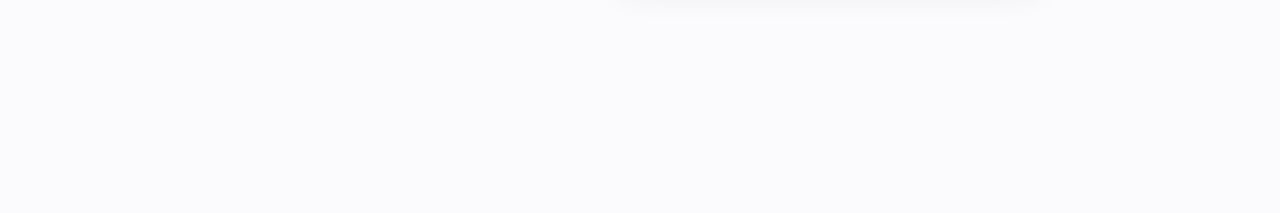
==== commit cdd874e8: "Update index.html" ====
--- a/index.html
+++ b/index.html
@@ -568,7 +568,13 @@
             const homeContainer = document.getElementById('home');
             const archiveContainer = document.getElementById('archive-container');
 
-            const featuredIds = [5, 3, 2];
+            // ✅ 修改后：填入你想要展示在首页的作品 id（按你想显示的顺序排）
+            const featuredIds = [5, 2, 1]; 
+
+           // 根据 ID 匹配出对应的作品
+            const latestArtworks = featuredIds
+            .map(id => artworks.find(item => item.id === id))
+            .filter(Boolean); // 过滤掉万一填错未找到的卡片
             homeContainer.innerHTML = latestArtworks.map((item, index) => {
                 currentImageIndexes[item.id] = currentImageIndexes[item.id] || 0;
                 const activeImg = item.images[currentImageIndexes[item.id]];
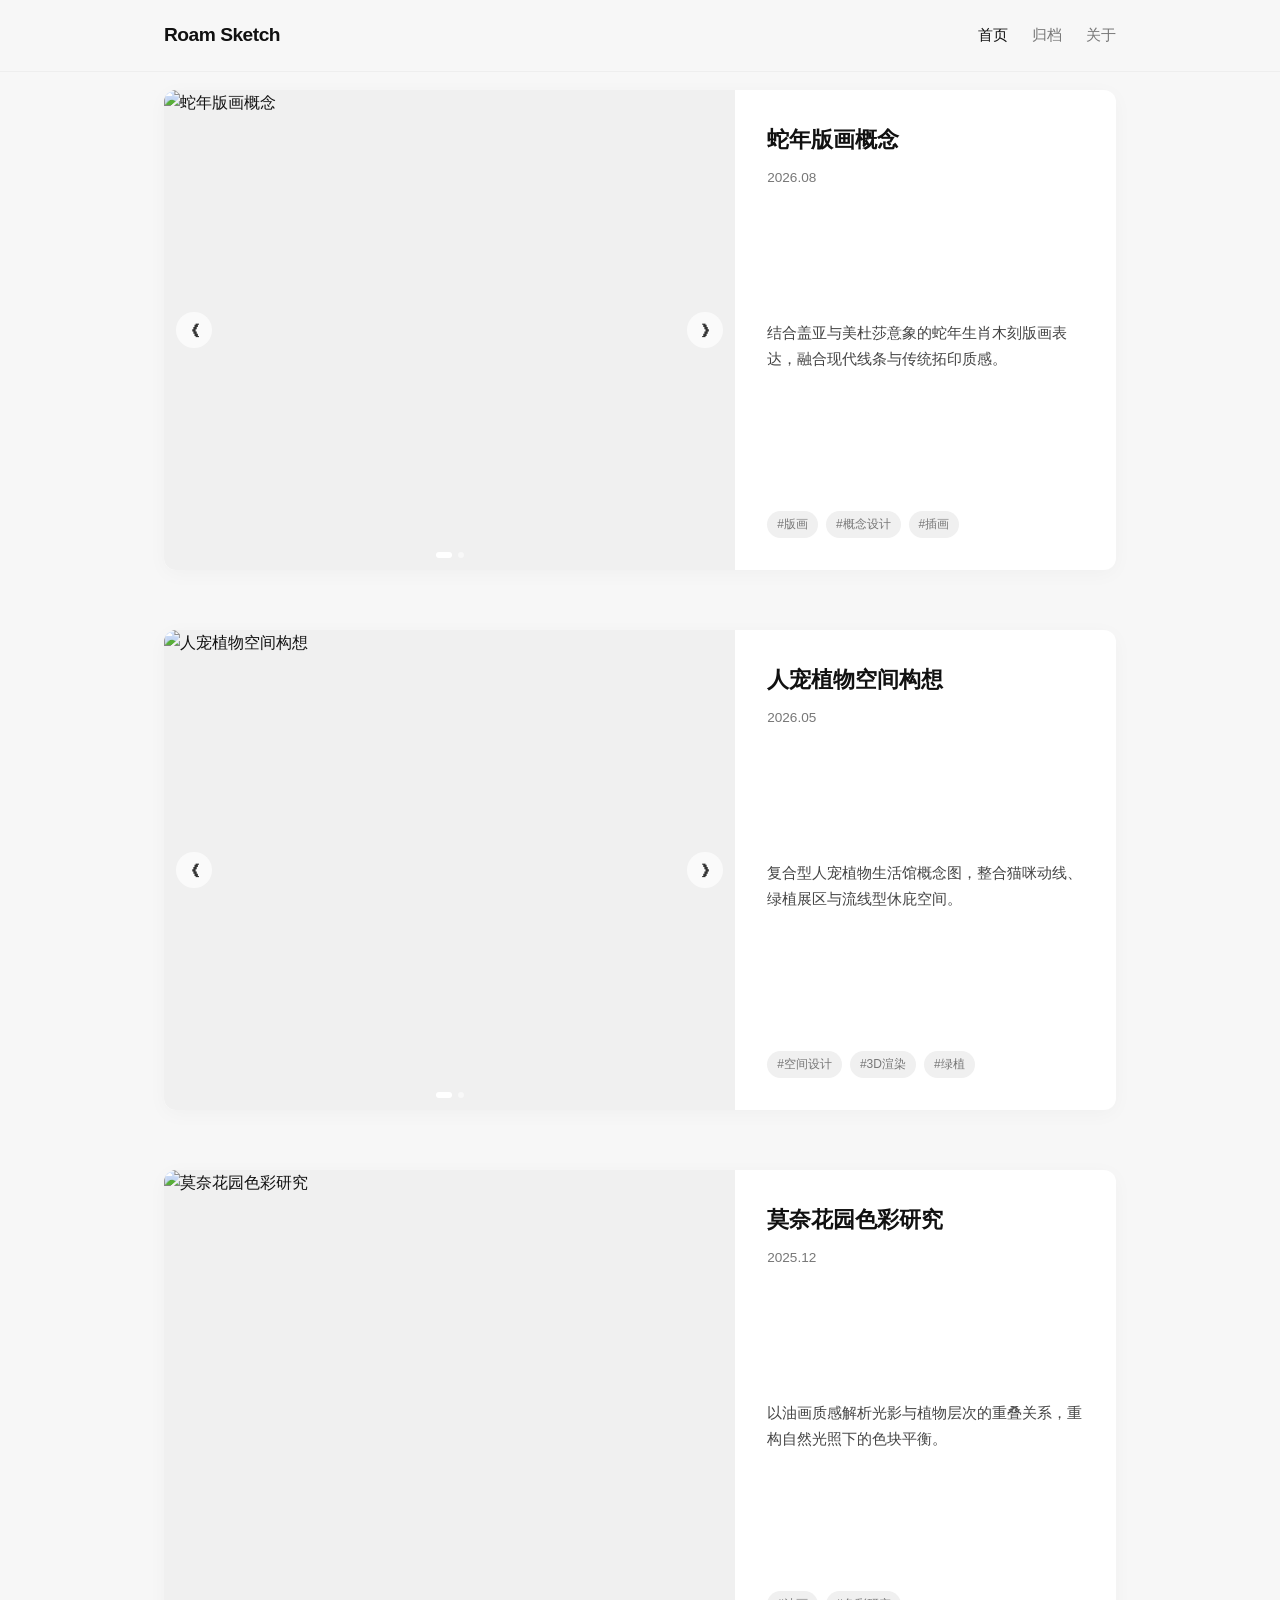
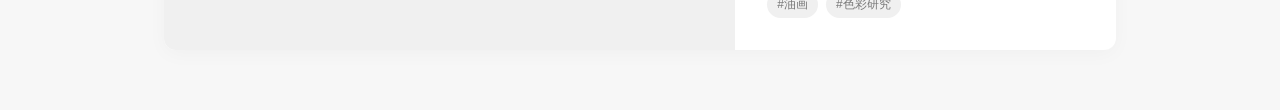
==== commit b48e717b: "Update index.html" ====
--- a/index.html
+++ b/index.html
@@ -3,691 +3,480 @@
 <head>
     <meta charset="UTF-8">
     <meta name="viewport" content="width=device-width, initial-scale=1.0">
-    <title>SKETCHBOOK GALERIE</title>
+    <title>Roam Sketch</title>
     <style>
+        :root {
+            --bg-color: #f7f7f7;
+            --text-color: #111111;
+            --secondary-text: #777777;
+            --card-bg: #ffffff;
+            --nav-bg: rgba(247, 247, 247, 0.85);
+            --border-color: #eeeeee;
+        }
+
         * {
+            box-sizing: border-box;
             margin: 0;
             padding: 0;
-            box-sizing: border-box;
         }
 
         body {
-            font-family: -apple-system, BlinkMacSystemFont, "Helvetica Neue", "Segoe UI", Arial, sans-serif;
-            background-color: #fbfbfd; 
-            background-image: url('001.png');
-            background-repeat: repeat;
-            background-size: 500px auto;
-            background-attachment: fixed;
-            color: #111111;
+            font-family: -apple-system, BlinkMacSystemFont, "Segoe UI", Roboto, Helvetica, Arial, sans-serif;
+            background-color: var(--bg-color);
+            color: var(--text-color);
             line-height: 1.6;
-            letter-spacing: 0.05em;
-            padding: 0 12vw; 
-        }
-
-        a { color: inherit; text-decoration: none; }
-
-        /* --------------------------------------------------
-           Header 导航栏
-        -------------------------------------------------- */
+            padding-top: 70px;
+            padding-bottom: 60px;
+        }
+
+        /* 导航栏 */
         header {
+            position: fixed;
+            top: 0;
+            left: 0;
+            width: 100%;
+            background-color: var(--nav-bg);
+            backdrop-filter: blur(10px);
+            -webkit-backdrop-filter: blur(10px);
+            z-index: 1000;
+            border-bottom: 1px solid var(--border-color);
+        }
+
+        nav {
+            max-width: 1000px;
+            margin: 0 auto;
+            padding: 20px 24px;
             display: flex;
             justify-content: space-between;
             align-items: center;
-            padding: 20px 2vw; 
-            border-bottom: 1px solid rgba(0,0,0,0.08);
-            background: rgba(251, 251, 253, 0.6); 
-            backdrop-filter: blur(5px);
         }
 
         .logo {
-            display: flex;
-            align-items: center;
-            height: auto;
-        }
-
-        .logo img {
-            height: 65px; 
-            width: auto;
-            display: block;
-            border-radius: 6px;
-            object-fit: contain;
-        }
-
-        nav ul {
-            display: flex;
-            list-style: none;
-            gap: 35px;
-            align-items: center;
-        }
-
-        nav a {
-            font-size: 11px;
-            text-transform: uppercase;
-            letter-spacing: 0.2em;
-            color: #777;
-            transition: color 0.3s ease;
-        }
-
-        nav a:hover, nav a.active { color: #000; }
+            font-size: 1.2rem;
+            font-weight: 600;
+            letter-spacing: -0.5px;
+            text-decoration: none;
+            color: var(--text-color);
+        }
+
+        .nav-links {
+            display: flex;
+            gap: 24px;
+        }
+
+        .nav-links a {
+            text-decoration: none;
+            color: var(--secondary-text);
+            font-size: 0.95rem;
+            transition: color 0.2s ease;
+            cursor: pointer;
+        }
+
+        .nav-links a.active, .nav-links a:hover {
+            color: var(--text-color);
+            font-weight: 500;
+        }
+
+        /* 主体布局 */
+        main {
+            max-width: 1000px;
+            margin: 0 auto;
+            padding: 0 24px;
+        }
 
         .page {
             display: none;
-            padding: 80px 0 120px 0;
-            animation: fadeIn 0.5s ease-out forwards;
-        }
-
-        .page.active-page { display: block; }
-
-        @keyframes fadeIn {
-            from { opacity: 0; transform: translateY(8px); }
-            to { opacity: 1; transform: translateY(0); }
-        }
-
-        /* --------------------------------------------------
-           1. 首页展厅
-        -------------------------------------------------- */
-        .exhibition-row {
-            display: flex;
-            align-items: center;
-            justify-content: space-between;
-            margin-bottom: 120px;
-            gap: 6%;
-        }
-
-        .exhibition-row.reverse { flex-direction: row-reverse; }
-
-        .exhibition-info {
-            flex: 1;
-            max-width: 320px;
-            background: rgba(255, 255, 255, 0.85);
-            padding: 30px 25px;
-            backdrop-filter: blur(8px);
-            border: 1px solid rgba(0,0,0,0.05);
-            box-shadow: 0 10px 30px -15px rgba(0,0,0,0.05);
-            border-radius: 12px;
-        }
-
-        .exhibition-row.reverse .exhibition-info { text-align: right; }
-
-        .exhibition-tag {
-            font-size: 10px;
-            text-transform: uppercase;
-            color: #a0a0a0;
-            letter-spacing: 0.25em;
-            margin-bottom: 12px;
+        }
+
+        .page.active {
             display: block;
         }
 
-        .exhibition-title { font-size: 19px; font-weight: 400; margin-bottom: 6px; letter-spacing: 0.08em; }
-        .exhibition-sub { font-size: 11px; color: #666; margin-bottom: 16px; font-style: italic; }
-        .exhibition-date { font-size: 10px; color: #bbb; letter-spacing: 0.1em; }
-
-        .exhibition-image-wrapper {
-            flex: 1;
-            display: flex;
-            justify-content: center;
-        }
-
-        .artwork-image-wrapper {
-            max-width: 420px;
-            width: 100%;
-            cursor: pointer;
-            position: relative;
+        /* 卡片列表 */
+        .gallery-grid {
+            display: flex;
+            flex-direction: column;
+            gap: 60px;
+            margin-top: 20px;
+        }
+
+        .artwork-card {
+            background-color: var(--card-bg);
             border-radius: 12px;
             overflow: hidden;
-            box-shadow: 0 15px 35px rgba(0, 0, 0, 0.1);
-            transition: transform 0.4s cubic-bezier(0.16, 1, 0.3, 1), box-shadow 0.4s ease;
-        }
-
-        .artwork-image-wrapper:hover {
-            transform: translateY(-5px);
-            box-shadow: 0 22px 45px rgba(0, 0, 0, 0.15);
-        }
-
-        .artwork-image-wrapper img {
+            box-shadow: 0 4px 20px rgba(0, 0, 0, 0.03);
+            display: flex;
+            flex-direction: column;
+        }
+
+        @media (min-width: 768px) {
+            .artwork-card {
+                flex-direction: row;
+                height: 480px;
+            }
+        }
+
+        /* 轮播图区域 */
+        .carousel-container {
+            position: relative;
             width: 100%;
-            height: auto;
+            height: 320px;
+            background-color: #f0f0f0;
+            overflow: hidden;
+        }
+
+        @media (min-width: 768px) {
+            .carousel-container {
+                width: 60%;
+                height: 100%;
+            }
+        }
+
+        .carousel-slide {
+            width: 100%;
+            height: 100%;
+            object-fit: cover;
             display: block;
-            border-radius: 12px;
-            transition: opacity 0.3s ease;
-        }
-
-        /* 切换按钮 */
-        .img-btn {
+        }
+
+        .carousel-btn {
             position: absolute;
             top: 50%;
             transform: translateY(-50%);
-            background: rgba(255, 255, 255, 0.75);
-            backdrop-filter: blur(4px);
+            background: rgba(255, 255, 255, 0.7);
             border: none;
             width: 36px;
             height: 36px;
             border-radius: 50%;
             cursor: pointer;
-            font-size: 20px;
-            line-height: 34px;
-            text-align: center;
+            display: flex;
+            align-items: center;
+            justify-content: center;
+            font-size: 18px;
             color: #333;
-            opacity: 0;
-            transition: opacity 0.3s ease, background 0.2s ease, transform 0.2s ease;
-            z-index: 5;
-        }
-
-        .artwork-image-wrapper:hover .img-btn { opacity: 1; }
-        .img-btn:hover {
-            background: rgba(255, 255, 255, 0.95);
-            transform: translateY(-50%) scale(1.1);
-        }
-        .prev-btn { left: 12px; }
-        .next-btn { right: 12px; }
-
-        /* 小圆点指示器 */
-        .dots-container {
+            transition: background 0.2s;
+            user-select: none;
+        }
+
+        .carousel-btn:hover {
+            background: rgba(255, 255, 255, 0.9);
+        }
+
+        .carousel-btn.prev { left: 12px; }
+        .carousel-btn.next { right: 12px; }
+
+        .carousel-dots {
             position: absolute;
             bottom: 12px;
             left: 50%;
             transform: translateX(-50%);
             display: flex;
             gap: 6px;
-            z-index: 5;
-            background: rgba(0, 0, 0, 0.2);
-            padding: 4px 8px;
-            border-radius: 10px;
-            backdrop-filter: blur(4px);
         }
 
         .dot {
             width: 6px;
             height: 6px;
             border-radius: 50%;
-            background: rgba(255, 255, 255, 0.5);
-            transition: background 0.3s ease, transform 0.3s ease;
+            background-color: rgba(255, 255, 255, 0.5);
+            transition: all 0.2s;
         }
 
         .dot.active {
-            background: #ffffff;
-            transform: scale(1.3);
-        }
-
-        /* --------------------------------------------------
-           2. 归档页
-        -------------------------------------------------- */
+            background-color: #ffffff;
+            width: 16px;
+            border-radius: 3px;
+        }
+
+        /* 信息描述区域 */
+        .artwork-info {
+            padding: 32px;
+            display: flex;
+            flex-direction: column;
+            justify-content: space-between;
+            width: 100%;
+        }
+
+        @media (min-width: 768px) {
+            .artwork-info {
+                width: 40%;
+            }
+        }
+
+        .artwork-header {
+            margin-bottom: 16px;
+        }
+
+        .artwork-title {
+            font-size: 1.4rem;
+            font-weight: 600;
+            margin-bottom: 6px;
+        }
+
+        .artwork-date {
+            font-size: 0.85rem;
+            color: var(--secondary-text);
+        }
+
+        .artwork-desc {
+            font-size: 0.95rem;
+            color: #444;
+            line-height: 1.7;
+            margin-bottom: 24px;
+        }
+
+        .artwork-tags {
+            display: flex;
+            flex-wrap: wrap;
+            gap: 8px;
+        }
+
+        .tag {
+            font-size: 0.75rem;
+            padding: 4px 10px;
+            background-color: #f0f0f0;
+            border-radius: 20px;
+            color: var(--secondary-text);
+        }
+
+        /* 归档列表样式 */
         .archive-grid {
             display: grid;
-            grid-template-columns: repeat(auto-fill, minmax(240px, 1fr));
-            gap: 50px 30px;
-        }
-
-        .archive-card { cursor: pointer; }
-
-        .archive-card .img-container {
-            background-color: rgba(255, 255, 255, 0.9);
-            padding: 12px;
-            border: 1px solid rgba(0, 0, 0, 0.06);
-            box-shadow: 0 10px 25px -10px rgba(0, 0, 0, 0.05);
-            margin-bottom: 12px;
-            height: 320px;
+            grid-template-columns: repeat(auto-fill, minmax(280px, 1fr));
+            gap: 24px;
+            margin-top: 20px;
+        }
+
+        .archive-card {
+            background: var(--card-bg);
+            border-radius: 8px;
+            overflow: hidden;
+            border: 1px solid var(--border-color);
+        }
+
+        .archive-thumb {
+            width: 100%;
+            height: 200px;
+            object-fit: cover;
+        }
+
+        .archive-details {
+            padding: 16px;
+        }
+
+        /* 关于页样式 */
+        .about-content {
+            max-width: 600px;
+            margin: 40px auto 0;
+            background: var(--card-bg);
+            padding: 40px;
             border-radius: 12px;
-            display: flex;
-            align-items: center;
-            justify-content: center;
-            overflow: hidden;
-            position: relative;
-        }
-
-        .archive-card img {
-            max-width: 100%;
-            max-height: 100%;
-            width: auto;
-            height: auto;
-            object-fit: contain;
-            border-radius: 6px;
-            transition: transform 0.4s ease;
-        }
-
-        .archive-card:hover img { transform: scale(1.03); }
-
-        .archive-title { font-size: 12px; font-weight: 500; }
-        .archive-meta { font-size: 10px; color: #888; margin-top: 2px; }
-
-        .count-badge {
-            position: absolute;
-            top: 10px;
-            right: 10px;
-            background: rgba(0, 0, 0, 0.55);
-            color: #fff;
-            font-size: 9px;
-            padding: 3px 7px;
-            border-radius: 6px;
-            backdrop-filter: blur(4px);
-            letter-spacing: 0.05em;
-        }
-
-        /* --------------------------------------------------
-           3. 详情页（已修改：返回键与缩略图位于大图上方）
-        -------------------------------------------------- */
-        .detail-view {
-            display: flex;
-            flex-direction: column;
-            align-items: center;
-        }
-
-        .wall-display {
-            background-color: rgba(255, 255, 255, 0.6);
-            width: 100%;
-            padding: 30px 20px 50px 20px;
-            display: flex;
-            flex-direction: column;
-            align-items: center;
-            margin-bottom: 30px;
-            border: 1px solid rgba(0,0,0,0.05);
-            border-radius: 16px;
-        }
-
-        /* 顶部操作栏（包含返回按钮 + 缩略图） */
-        .detail-top-bar {
-            width: 100%;
-            max-width: 800px;
-            display: flex;
-            align-items: center;
-            justify-content: space-between;
-            margin-bottom: 30px;
-            padding: 0 10px;
-        }
-
-        .back-btn {
-            font-size: 11px;
-            text-transform: uppercase;
-            letter-spacing: 0.15em;
-            color: #666;
-            cursor: pointer;
-            transition: color 0.2s ease;
-            white-space: nowrap;
-        }
-
-        .back-btn:hover { color: #000; }
-
-        .thumbs-list {
-            display: flex;
-            gap: 10px;
-            align-items: center;
-            justify-content: flex-end;
-            flex-wrap: wrap;
-        }
-
-        .thumb-item {
-            width: 50px;
-            height: 50px;
-            border-radius: 6px;
-            object-fit: cover;
-            cursor: pointer;
-            opacity: 0.4;
-            border: 2px solid transparent;
-            transition: all 0.2s ease;
-        }
-
-        .thumb-item:hover, .thumb-item.active-thumb {
-            opacity: 1;
-            border-color: #111;
-        }
-
-        .detail-img-container img {
-            max-width: 100%;
-            max-height: 580px;
-            border-radius: 12px;
-            box-shadow: 0 20px 40px -15px rgba(0, 0, 0, 0.15);
-            transition: opacity 0.2s ease;
-        }
-
-        .detail-meta {
-            text-align: center;
-            background: rgba(255, 255, 255, 0.85);
-            padding: 20px 30px;
-            border-radius: 12px;
-            border: 1px solid rgba(0,0,0,0.04);
-        }
-
-        /* --------------------------------------------------
-           4. 关于页面
-        -------------------------------------------------- */
-        .about-container {
-            max-width: 750px;
-            margin: 0 auto;
-            display: flex;
-            align-items: center;
-            gap: 40px;
-            background: rgba(255, 255, 255, 0.85);
-            padding: 40px;
-            border-radius: 16px;
-            border: 1px solid rgba(0,0,0,0.04);
-            box-shadow: 0 10px 30px -15px rgba(0,0,0,0.05);
-            backdrop-filter: blur(8px);
-        }
-
-        .about-image-wrapper {
-            max-width: 260px;
-            width: 100%;
-            flex-shrink: 0;
-            display: flex;
-            align-items: center;
-            justify-content: center;
-        }
-
-        .about-image-wrapper img {
-            width: 100%;
-            height: auto;
-            display: block;
-            border-radius: 12px;
-            box-shadow: 0 10px 25px rgba(0,0,0,0.08);
-            object-fit: contain;
-        }
-
-        .about-text {
-            flex: 1;
-            text-align: left;
-        }
-
-        @media (max-width: 768px) {
-            body { padding: 0 5vw; }
-            .exhibition-row, .exhibition-row.reverse {
-                flex-direction: column-reverse;
-                gap: 25px;
-                margin-bottom: 70px;
-            }
-            .exhibition-row.reverse .exhibition-info { text-align: left; }
-            .artwork-image-wrapper { max-width: 100%; }
-            .img-btn { opacity: 1; }
-            
-            .detail-top-bar {
-                flex-direction: column;
-                align-items: flex-start;
-                gap: 15px;
-            }
-
-            .about-container {
-                flex-direction: column;
-                gap: 25px;
-                padding: 30px 20px;
-            }
-            .about-image-wrapper { max-width: 100%; }
+            border: 1px solid var(--border-color);
+        }
+
+        .about-content h2 {
+            margin-bottom: 16px;
+            font-size: 1.5rem;
+        }
+
+        .about-content p {
+            margin-bottom: 16px;
+            color: #444;
         }
     </style>
 </head>
 <body>
 
     <header>
-        <div class="logo">
-            <a href="#" onclick="switchPage('home')">
-                <img src="logo.png" alt="logo">
-            </a>
-        </div>
         <nav>
-            <ul>
-                <li><a href="#" class="nav-link active" onclick="switchPage('home', this)">当前展示 / Current</a></li>
-                <li><a href="#" class="nav-link" onclick="switchPage('archive', this)">归档 / Archive</a></li>
-                <li><a href="#" class="nav-link" onclick="switchPage('about', this)">关于 / About</a></li>
-            </ul>
+            <a href="#" class="logo" onclick="switchPage('home')">Roam Sketch</a>
+            <div class="nav-links">
+                <a id="nav-home" class="active" onclick="switchPage('home')">首页</a>
+                <a id="nav-archive" onclick="switchPage('archive')">归档</a>
+                <a id="nav-about" onclick="switchPage('about')">关于</a>
+            </div>
         </nav>
     </header>
 
-    <main id="home" class="page active-page"></main>
-
-    <main id="archive" class="page">
-        <div class="archive-grid" id="archive-container"></div>
+    <main>
+        <!-- 首页 -->
+        <section id="home" class="page active">
+            <div id="home-gallery" class="gallery-grid"></div>
+        </section>
+
+        <!-- 归档页 -->
+        <section id="archive" class="page">
+            <div id="archive-container" class="archive-grid"></div>
+        </section>
+
+        <!-- 关于页 -->
+        <section id="about" class="page">
+            <div class="about-content">
+                <h2>关于 Roam Sketch</h2>
+                <p>这里是我日常速写、灵感记录与视觉实验的私人归档空间。</p>
+                <p>漫游于线稿、色彩与空间构想之间，记录生活与设计的即兴表达。</p>
+            </div>
+        </section>
     </main>
 
-    <!-- 详情页 -->
-    <main id="detail" class="page">
-        <div class="detail-view">
-            <div class="wall-display">
-                <!-- 顶栏：返回按钮 + 缩略图切换 -->
-                <div class="detail-top-bar">
-                    <span class="back-btn" onclick="switchPage('archive')">← 返回归档 / BACK</span>
-                    <div class="thumbs-list" id="detail-thumbs"></div>
-                </div>
-
-                <!-- 中央大图 -->
-                <div class="detail-img-container">
-                    <img id="detail-img" src="" alt="详情作品">
-                </div>
-            </div>
-
-            <!-- 底部文案 -->
-            <div class="detail-meta">
-                <h2 id="detail-title" style="font-size:16px; font-weight:400; margin-bottom:6px;">作品名称</h2>
-                <p id="detail-medium" style="font-size:11px; color:#666;">材质 / 媒介</p>
-                <p id="detail-year" style="font-size:11px; color:#888;">年份</p>
-            </div>
-        </div>
-    </main>
-
-    <main id="about" class="page">
-        <div class="about-container">
-            <div class="about-image-wrapper">
-                <img src="about.jpg" alt="about">
-            </div>
-            <div class="about-text">
-                <h3 style="font-size: 16px; font-weight: 500; margin-bottom: 12px; letter-spacing: 0.1em;">ABOUT ME</h3>
-                <p style="font-size: 13px; color: #444; margin-bottom: 20px; line-height: 1.8;">
-                    绘画专业学代码新手。记录日常速写，捕捉瞬间感知。爱旅游的我，同步创建旅行博客：<a href="https://woo-33.github.io/roamloom/" target="_blank" style="color: #888; text-decoration: underline; text-underline-offset: 3px;">https://woo-33.github.io/roamloom/</a>
-                </p>
-               <p style="font-size: 12px; color: #ffffff; font-weight: 600; letter-spacing: 0.05em; display: inline-block; background: #111111; padding: 6px 14px; border-radius: 20px; margin-top: 10px;">
-    Contact: <a href="mailto:libbyhu@126.com" style="color: #ffffff; text-decoration: none;">libbyhu@126.com</a>
-</p>
-            </div>
-        </div>
-    </main>
-
     <script>
+        // 数据配置
         const artworks = [
             {
                 id: 5,
-                title: "Picasso的一些临摹",
-                sub: "++ 纸本速写组图 ++",
-                date: "2026.09",
-                medium: "纸本、圆珠笔",
-                year: "2026",
+                title: "蛇年版画概念",
+                date: "2026.08",
+                description: "结合盖亚与美杜莎意象的蛇年生肖木刻版画表达，融合现代线条与传统拓印质感。",
                 images: [
-                    "images/0901001.jpg",
-                    "images/0901002.jpg",
-                    "images/0901003.jpg",
-                    "images/0901004.jpg",
-                    "images/0901005.jpg",
-                    "images/0901006.jpg",
-                    "images/0901007.jpg",
-                    "images/0901008.jpg",
-                    "images/0901009.jpg"
-                ]
+                    "https://images.unsplash.com/photo-1579783900882-c0d3dad7b119?w=800",
+                    "https://images.unsplash.com/photo-1579783902614-a3fb3927b675?w=800"
+                ],
+                tags: ["版画", "概念设计", "插画"]
             },
             {
                 id: 4,
-                title: "连笔画下即将过去的八月花花",
-                sub: "++ 纸本速写组图 ++",
-                date: "2026.08",
-                medium: "纸本、圆珠笔",
-                year: "2026",
+                title: "康普茶发酵实验",
+                date: "2026.06",
+                description: "探索红茶与岩茶基底在二次发酵下的气泡与口感变化，兼具视觉与味觉的记录。",
                 images: [
-                    "images/0826001.jpg",
-                ]
+                    "https://images.unsplash.com/photo-1551024709-8f23befc6f87?w=800"
+                ],
+                tags: ["发酵", "生活记录"]
             },
             {
                 id: 3,
-                title: "静止的瞬间",
-                sub: "++ 纸本数码组图 ++",
-                date: "2026.08",
-                medium: "纸本、圆珠笔、数码绘画",
-                year: "2026",
+                title: "人宠植物空间构想",
+                date: "2026.05",
+                description: "复合型人宠植物生活馆概念图，整合猫咪动线、绿植展区与流线型休庇空间。",
                 images: [
-                    "images/0810001.jpg",
-                    "images/0810002.jpg",
-                    "images/0810003.jpg",
-                    "images/0810004.jpg",
-                    "images/0810005.jpg",
-                ]
+                    "https://images.unsplash.com/photo-1513694203232-719a280e022f?w=800",
+                    "https://images.unsplash.com/photo-1600585154340-be6161a56a0c?w=800"
+                ],
+                tags: ["空间设计", "3D渲染", "绿植"]
             },
             {
                 id: 2,
-                title: "其实速写就是一件很治愈的事",
-                sub: "++ 纸本速写组图 ++",
-                date: "2026.08",
-                medium: "纸本、圆珠笔",
-                year: "2026",
+                title: "莫奈花园色彩研究",
+                date: "2025.12",
+                description: "以油画质感解析光影与植物层次的重叠关系，重构自然光照下的色块平衡。",
                 images: [
-                    "images/0819cover.jpg",
-                    "images/0819001.jpg",
-                ]
+                    "https://images.unsplash.com/photo-1579783901586-d88272d437b9?w=800"
+                ],
+                tags: ["油画", "色彩研究"]
             },
             {
                 id: 1,
-                title: "朋友仔",
-                sub: "++ 数码绘画组图 ++",
-                date: "2025",
-                medium: "数码绘画",
-                year: "2025",
+                title: "马泰拉石城光影速写",
+                date: "2025.09",
+                description: "意大利马泰拉古城建筑立面速写，关注负空间与强烈方向光下的建筑轮廓。",
                 images: [
-                    "images/0827001.jpg",
-                    "images/0827002.jpg",
-                    "images/0827003.jpg",
-                    "images/0827004.jpg",
-                    "images/0827005.jpg",
-                    "images/0827006.jpg",
-                    "images/0827007.jpg",
-                    "images/0827008.jpg",
-                    "images/0827009.jpg",
-                    "images/0827010.jpg",
-                    "images/0827011.jpg",
-                    "images/0827012.jpg",
-                    "images/0827013.jpg",
-                ]
+                    "https://images.unsplash.com/photo-1516483638261-f4dbaf036963?w=800",
+                    "https://images.unsplash.com/photo-1523906834658-6e24ef2386f9?w=800"
+                ],
+                tags: ["速写", "建筑", "黑白"]
             }
         ];
 
+        // 当前卡片轮播索引
         const currentImageIndexes = {};
-
+        artworks.forEach(art => {
+            currentImageIndexes[art.id] = 0;
+        });
+
+        // 页面切换
+        function switchPage(pageId) {
+            document.querySelectorAll('.page').forEach(page => page.classList.remove('active'));
+            document.querySelectorAll('.nav-links a').forEach(link => link.classList.remove('active'));
+
+            document.getElementById(pageId).classList.add('active');
+            document.getElementById(`nav-${pageId}`).classList.add('active');
+            window.scrollTo(0, 0);
+        }
+
+        // 渲染画廊
         function renderGallery() {
-            const homeContainer = document.getElementById('home');
+            const homeGallery = document.getElementById('home-gallery');
             const archiveContainer = document.getElementById('archive-container');
 
-            // ✅ 修改后：填入你想要展示在首页的作品 id（按你想显示的顺序排）
-            const featuredIds = [5, 2, 1]; 
-
-           // 根据 ID 匹配出对应的作品
-            const latestArtworks = featuredIds
-            .map(id => artworks.find(item => item.id === id))
-            .filter(Boolean); // 过滤掉万一填错未找到的卡片
-            homeContainer.innerHTML = latestArtworks.map((item, index) => {
-                currentImageIndexes[item.id] = currentImageIndexes[item.id] || 0;
-                const activeImg = item.images[currentImageIndexes[item.id]];
-                const hasMultiple = item.images.length > 1;
-
-                return `
-                <section class="exhibition-row ${index % 2 === 1 ? 'reverse' : ''}">
-                    <div class="exhibition-info">
-                        <span class="exhibition-tag">SKETCH 0${index + 1} ${hasMultiple ? `(${item.images.length} 张作品)` : ''}</span>
-                        <h1 class="exhibition-title">${item.title}</h1>
-                        <p class="exhibition-sub">${item.sub}</p>
-                        <p class="exhibition-date">${item.date}</p>
-                    </div>
-                    <div class="exhibition-image-wrapper">
-                        <div class="artwork-image-wrapper" onclick="openDetail(${item.id})">
-                            <img id="card-img-${item.id}" src="${activeImg}" alt="${item.title}">
-                            
-                            ${hasMultiple ? `
-                                <button class="img-btn prev-btn" onclick="changeCardImage(event, ${item.id}, -1)">‹</button>
-                                <button class="img-btn next-btn" onclick="changeCardImage(event, ${item.id}, 1)">›</button>
-                                
-                                <div class="dots-container">
+            // 锁定首页显示的固定 ID 顺序：5, 3, 2
+            const featuredIds = [5, 3, 2];
+
+            const featuredArtworks = featuredIds
+                .map(id => artworks.find(item => item.id === id))
+                .filter(item => item !== undefined);
+
+            // 1. 渲染首页卡片
+            if (homeGallery) {
+                homeGallery.innerHTML = featuredArtworks.map(item => `
+                    <article class="artwork-card">
+                        <div class="carousel-container" id="carousel-${item.id}">
+                            <img class="carousel-slide" src="${item.images[currentImageIndexes[item.id]]}" alt="${item.title}">
+                            ${item.images.length > 1 ? `
+                                <button class="carousel-btn prev" onclick="changeSlide(${item.id}, -1)">❮</button>
+                                <button class="carousel-btn next" onclick="changeSlide(${item.id}, 1)">❯</button>
+                                <div class="carousel-dots">
                                     ${item.images.map((_, i) => `
-                                        <span class="dot ${i === currentImageIndexes[item.id] ? 'active' : ''}" id="dot-${item.id}-${i}"></span>
+                                        <span class="dot ${i === currentImageIndexes[item.id] ? 'active' : ''}"></span>
                                     `).join('')}
                                 </div>
                             ` : ''}
                         </div>
+                        <div class="artwork-info">
+                            <div class="artwork-header">
+                                <h3 class="artwork-title">${item.title}</h3>
+                                <span class="artwork-date">${item.date}</span>
+                            </div>
+                            <p class="artwork-desc">${item.description}</p>
+                            <div class="artwork-tags">
+                                ${item.tags.map(tag => `<span class="tag">#${tag}</span>`).join('')}
+                            </div>
+                        </div>
+                    </article>
+                `).join('');
+            }
+
+            // 2. 渲染归档页列表 (显示全部)
+            if (archiveContainer) {
+                archiveContainer.innerHTML = artworks.map(item => `
+                    <div class="archive-card">
+                        <img class="archive-thumb" src="${item.images[0]}" alt="${item.title}">
+                        <div class="archive-details">
+                            <h4 style="margin-bottom: 4px;">${item.title}</h4>
+                            <p style="font-size: 0.8rem; color: #777;">${item.date}</p>
+                        </div>
                     </div>
-                </section>
-                `;
-            }).join('');
-
-            archiveContainer.innerHTML = artworks.map(item => `
-                <div class="archive-card" onclick="openDetail(${item.id})">
-                    <div class="img-container">
-                        <img src="${item.images[0]}" alt="${item.title}">
-                        ${item.images.length > 1 ? `<span class="count-badge">${item.images.length} 张</span>` : ''}
-                    </div>
-                    <div class="archive-title">${item.title}</div>
-                    <div class="archive-meta">${item.medium} / ${item.year}</div>
-                </div>
-            `).join('');
-        }
-
-        function changeCardImage(event, itemId, direction) {
-            event.stopPropagation();
-            
-            const item = artworks.find(a => a.id === itemId);
-            if (!item) return;
-
-            let currentIndex = currentImageIndexes[itemId] || 0;
-            currentIndex += direction;
-
-            if (currentIndex < 0) currentIndex = item.images.length - 1;
-            if (currentIndex >= item.images.length) currentIndex = 0;
-
-            currentImageIndexes[itemId] = currentIndex;
-
-            const imgEl = document.getElementById(`card-img-${itemId}`);
-            if (imgEl) imgEl.src = item.images[currentIndex];
-
-            item.images.forEach((_, i) => {
-                const dot = document.getElementById(`dot-${itemId}-${i}`);
-                if (dot) dot.classList.toggle('active', i === currentIndex);
-            });
-        }
-
-        function openDetail(id, selectedImgIndex) {
+                `).join('');
+            }
+        }
+
+        // 切换轮播图
+        function changeSlide(id, direction) {
             const item = artworks.find(a => a.id === id);
             if (!item) return;
 
-            const startImgIndex = selectedImgIndex !== undefined ? selectedImgIndex : (currentImageIndexes[id] || 0);
-
-            document.getElementById('detail-title').innerText = item.title;
-            document.getElementById('detail-year').innerText = item.year;
-            document.getElementById('detail-medium').innerText = item.medium;
-            document.getElementById('detail-img').src = item.images[startImgIndex];
-
-            const thumbsContainer = document.getElementById('detail-thumbs');
-            if (item.images.length > 1) {
-                thumbsContainer.style.display = 'flex';
-                thumbsContainer.innerHTML = item.images.map((imgUrl, i) => `
-                    <img src="${imgUrl}" 
-                         class="thumb-item ${i === startImgIndex ? 'active-thumb' : ''}" 
-                         onclick="switchDetailImage('${imgUrl}', this)" 
-                         alt="thumb">
-                `).join('');
-            } else {
-                thumbsContainer.style.display = 'none';
-            }
-            
-            switchPage('detail');
-        }
-
-        function switchDetailImage(imgUrl, thumbEl) {
-            document.getElementById('detail-img').src = imgUrl;
-            document.querySelectorAll('.thumb-item').forEach(el => el.classList.remove('active-thumb'));
-            thumbEl.classList.add('active-thumb');
-        }
-
-        function switchPage(pageId, navElement) {
-            document.querySelectorAll('.page').forEach(page => page.classList.remove('active-page'));
-            document.getElementById(pageId).classList.add('active-page');
-
-            if (navElement) {
-                document.querySelectorAll('.nav-link').forEach(link => link.classList.remove('active'));
-                navElement.classList.add('active');
-            }
-            window.scrollTo({ top: 0, behavior: 'smooth' });
-        }
-
-        renderGallery();
+            const total = item.images.length;
+            currentImageIndexes[id] = (currentImageIndexes[id] + direction + total) % total;
+
+            const carousel = document.getElementById(`carousel-${id}`);
+            if (carousel) {
+                const img = carousel.querySelector('.carousel-slide');
+                const dots = carousel.querySelectorAll('.dot');
+
+                img.src = item.images[currentImageIndexes[id]];
+                dots.forEach((dot, idx) => {
+                    if (idx === currentImageIndexes[id]) {
+                        dot.classList.add('active');
+                    } else {
+                        dot.classList.remove('active');
+                    }
+                });
+            }
+        }
+
+        // 确保 DOM 加载完毕后渲染
+        document.addEventListener('DOMContentLoaded', () => {
+            renderGallery();
+        });
     </script>
 </body>
 </html>
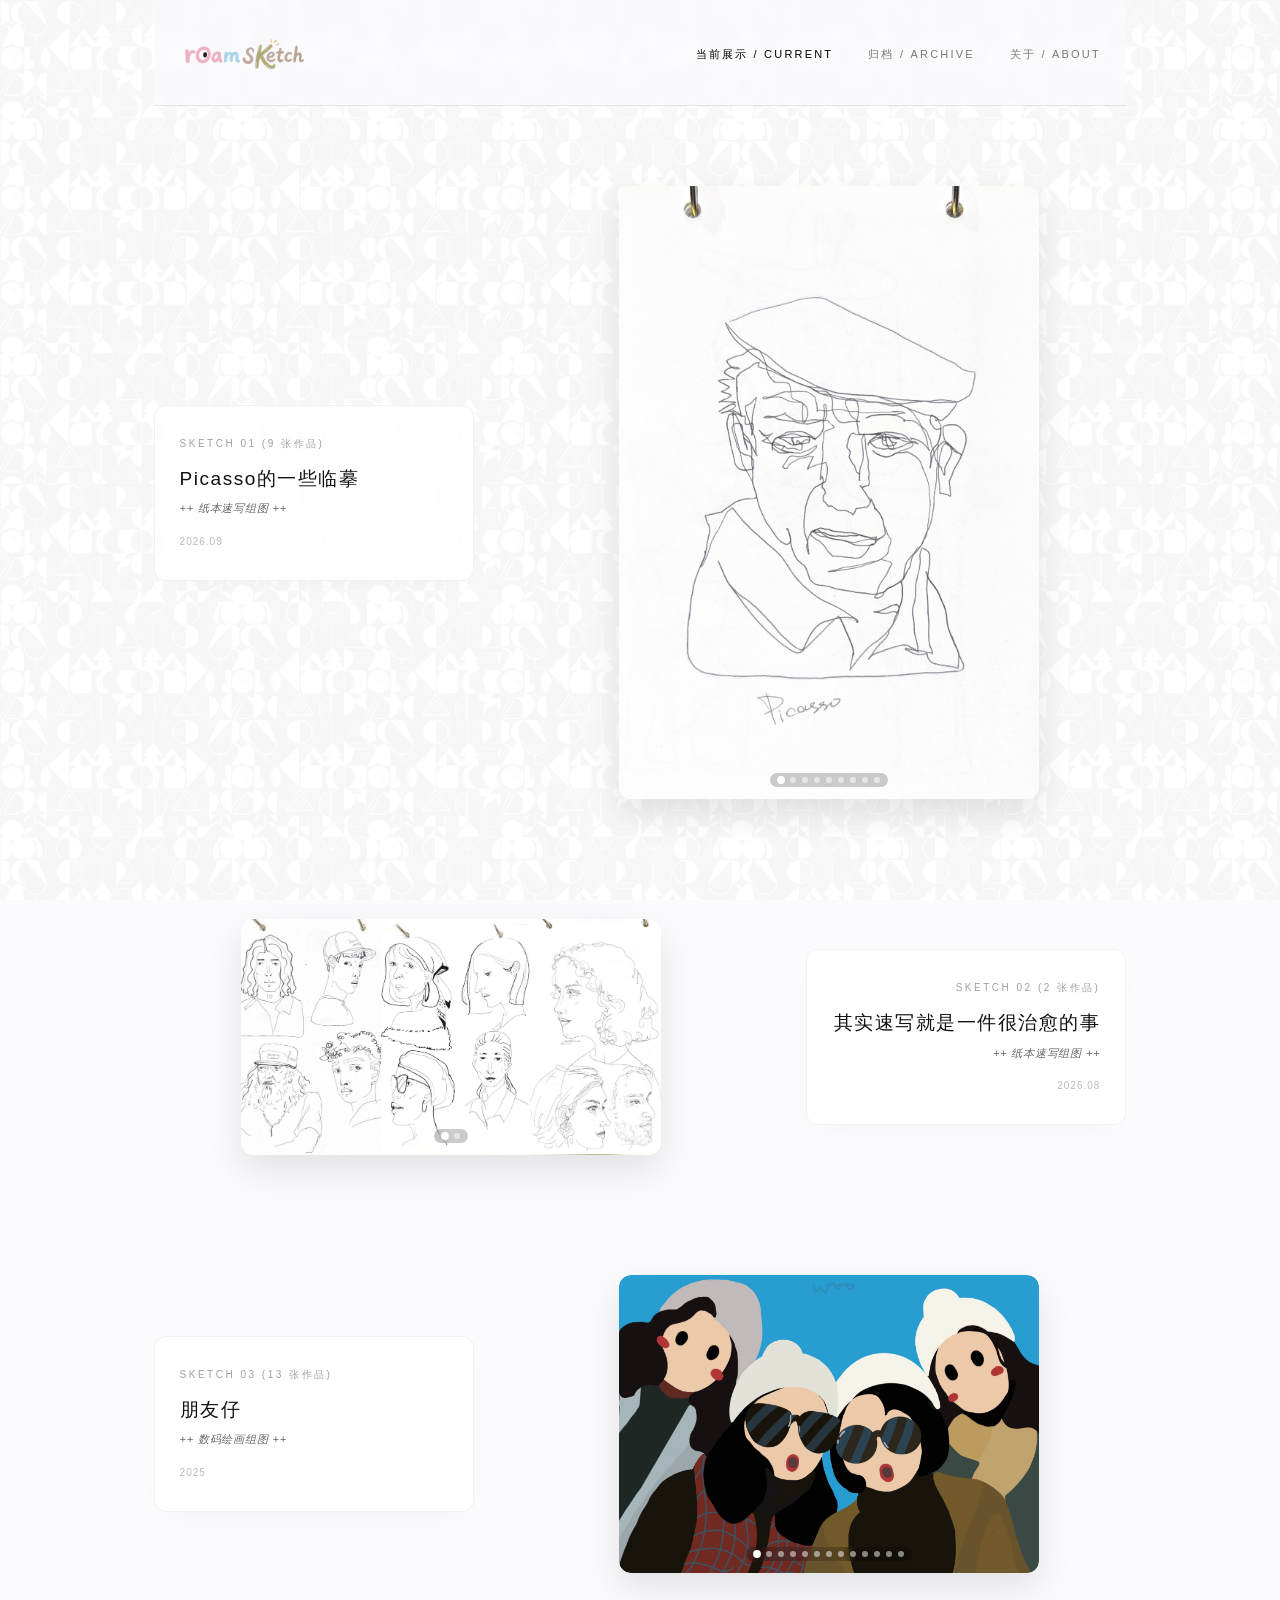
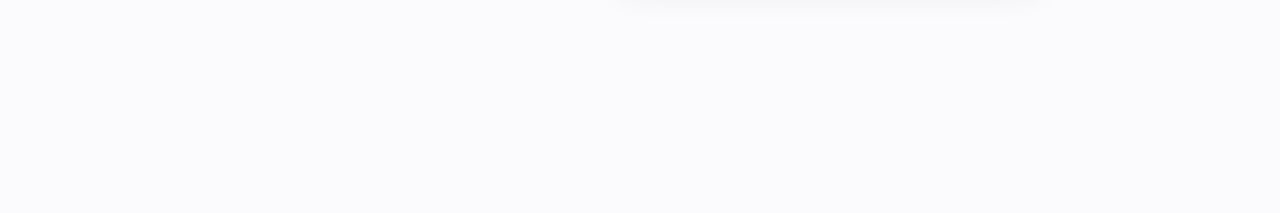
==== commit 5ab139e9: "Add files via upload" ====
--- a/index.html
+++ b/index.html
@@ -3,480 +3,691 @@
 <head>
     <meta charset="UTF-8">
     <meta name="viewport" content="width=device-width, initial-scale=1.0">
-    <title>Roam Sketch</title>
+    <title>SKETCHBOOK GALERIE</title>
     <style>
-        :root {
-            --bg-color: #f7f7f7;
-            --text-color: #111111;
-            --secondary-text: #777777;
-            --card-bg: #ffffff;
-            --nav-bg: rgba(247, 247, 247, 0.85);
-            --border-color: #eeeeee;
-        }
-
         * {
-            box-sizing: border-box;
             margin: 0;
             padding: 0;
+            box-sizing: border-box;
         }
 
         body {
-            font-family: -apple-system, BlinkMacSystemFont, "Segoe UI", Roboto, Helvetica, Arial, sans-serif;
-            background-color: var(--bg-color);
-            color: var(--text-color);
+            font-family: -apple-system, BlinkMacSystemFont, "Helvetica Neue", "Segoe UI", Arial, sans-serif;
+            background-color: #fbfbfd; 
+            background-image: url('001.png');
+            background-repeat: repeat;
+            background-size: 500px auto;
+            background-attachment: fixed;
+            color: #111111;
             line-height: 1.6;
-            padding-top: 70px;
-            padding-bottom: 60px;
-        }
-
-        /* 导航栏 */
+            letter-spacing: 0.05em;
+            padding: 0 12vw; 
+        }
+
+        a { color: inherit; text-decoration: none; }
+
+        /* --------------------------------------------------
+           Header 导航栏
+        -------------------------------------------------- */
         header {
-            position: fixed;
-            top: 0;
-            left: 0;
-            width: 100%;
-            background-color: var(--nav-bg);
-            backdrop-filter: blur(10px);
-            -webkit-backdrop-filter: blur(10px);
-            z-index: 1000;
-            border-bottom: 1px solid var(--border-color);
-        }
-
-        nav {
-            max-width: 1000px;
-            margin: 0 auto;
-            padding: 20px 24px;
             display: flex;
             justify-content: space-between;
             align-items: center;
+            padding: 20px 2vw; 
+            border-bottom: 1px solid rgba(0,0,0,0.08);
+            background: rgba(251, 251, 253, 0.6); 
+            backdrop-filter: blur(5px);
         }
 
         .logo {
-            font-size: 1.2rem;
-            font-weight: 600;
-            letter-spacing: -0.5px;
-            text-decoration: none;
-            color: var(--text-color);
-        }
-
-        .nav-links {
-            display: flex;
-            gap: 24px;
-        }
-
-        .nav-links a {
-            text-decoration: none;
-            color: var(--secondary-text);
-            font-size: 0.95rem;
-            transition: color 0.2s ease;
-            cursor: pointer;
-        }
-
-        .nav-links a.active, .nav-links a:hover {
-            color: var(--text-color);
-            font-weight: 500;
-        }
-
-        /* 主体布局 */
-        main {
-            max-width: 1000px;
-            margin: 0 auto;
-            padding: 0 24px;
-        }
+            display: flex;
+            align-items: center;
+            height: auto;
+        }
+
+        .logo img {
+            height: 65px; 
+            width: auto;
+            display: block;
+            border-radius: 6px;
+            object-fit: contain;
+        }
+
+        nav ul {
+            display: flex;
+            list-style: none;
+            gap: 35px;
+            align-items: center;
+        }
+
+        nav a {
+            font-size: 11px;
+            text-transform: uppercase;
+            letter-spacing: 0.2em;
+            color: #777;
+            transition: color 0.3s ease;
+        }
+
+        nav a:hover, nav a.active { color: #000; }
 
         .page {
             display: none;
-        }
-
-        .page.active {
+            padding: 80px 0 120px 0;
+            animation: fadeIn 0.5s ease-out forwards;
+        }
+
+        .page.active-page { display: block; }
+
+        @keyframes fadeIn {
+            from { opacity: 0; transform: translateY(8px); }
+            to { opacity: 1; transform: translateY(0); }
+        }
+
+        /* --------------------------------------------------
+           1. 首页展厅
+        -------------------------------------------------- */
+        .exhibition-row {
+            display: flex;
+            align-items: center;
+            justify-content: space-between;
+            margin-bottom: 120px;
+            gap: 6%;
+        }
+
+        .exhibition-row.reverse { flex-direction: row-reverse; }
+
+        .exhibition-info {
+            flex: 1;
+            max-width: 320px;
+            background: rgba(255, 255, 255, 0.85);
+            padding: 30px 25px;
+            backdrop-filter: blur(8px);
+            border: 1px solid rgba(0,0,0,0.05);
+            box-shadow: 0 10px 30px -15px rgba(0,0,0,0.05);
+            border-radius: 12px;
+        }
+
+        .exhibition-row.reverse .exhibition-info { text-align: right; }
+
+        .exhibition-tag {
+            font-size: 10px;
+            text-transform: uppercase;
+            color: #a0a0a0;
+            letter-spacing: 0.25em;
+            margin-bottom: 12px;
             display: block;
         }
 
-        /* 卡片列表 */
-        .gallery-grid {
-            display: flex;
-            flex-direction: column;
-            gap: 60px;
-            margin-top: 20px;
-        }
-
-        .artwork-card {
-            background-color: var(--card-bg);
+        .exhibition-title { font-size: 19px; font-weight: 400; margin-bottom: 6px; letter-spacing: 0.08em; }
+        .exhibition-sub { font-size: 11px; color: #666; margin-bottom: 16px; font-style: italic; }
+        .exhibition-date { font-size: 10px; color: #bbb; letter-spacing: 0.1em; }
+
+        .exhibition-image-wrapper {
+            flex: 1;
+            display: flex;
+            justify-content: center;
+        }
+
+        .artwork-image-wrapper {
+            max-width: 420px;
+            width: 100%;
+            cursor: pointer;
+            position: relative;
             border-radius: 12px;
             overflow: hidden;
-            box-shadow: 0 4px 20px rgba(0, 0, 0, 0.03);
-            display: flex;
-            flex-direction: column;
-        }
-
-        @media (min-width: 768px) {
-            .artwork-card {
-                flex-direction: row;
-                height: 480px;
-            }
-        }
-
-        /* 轮播图区域 */
-        .carousel-container {
-            position: relative;
+            box-shadow: 0 15px 35px rgba(0, 0, 0, 0.1);
+            transition: transform 0.4s cubic-bezier(0.16, 1, 0.3, 1), box-shadow 0.4s ease;
+        }
+
+        .artwork-image-wrapper:hover {
+            transform: translateY(-5px);
+            box-shadow: 0 22px 45px rgba(0, 0, 0, 0.15);
+        }
+
+        .artwork-image-wrapper img {
             width: 100%;
-            height: 320px;
-            background-color: #f0f0f0;
-            overflow: hidden;
-        }
-
-        @media (min-width: 768px) {
-            .carousel-container {
-                width: 60%;
-                height: 100%;
-            }
-        }
-
-        .carousel-slide {
-            width: 100%;
-            height: 100%;
-            object-fit: cover;
+            height: auto;
             display: block;
-        }
-
-        .carousel-btn {
+            border-radius: 12px;
+            transition: opacity 0.3s ease;
+        }
+
+        /* 切换按钮 */
+        .img-btn {
             position: absolute;
             top: 50%;
             transform: translateY(-50%);
-            background: rgba(255, 255, 255, 0.7);
+            background: rgba(255, 255, 255, 0.75);
+            backdrop-filter: blur(4px);
             border: none;
             width: 36px;
             height: 36px;
             border-radius: 50%;
             cursor: pointer;
-            display: flex;
-            align-items: center;
-            justify-content: center;
-            font-size: 18px;
+            font-size: 20px;
+            line-height: 34px;
+            text-align: center;
             color: #333;
-            transition: background 0.2s;
-            user-select: none;
-        }
-
-        .carousel-btn:hover {
-            background: rgba(255, 255, 255, 0.9);
-        }
-
-        .carousel-btn.prev { left: 12px; }
-        .carousel-btn.next { right: 12px; }
-
-        .carousel-dots {
+            opacity: 0;
+            transition: opacity 0.3s ease, background 0.2s ease, transform 0.2s ease;
+            z-index: 5;
+        }
+
+        .artwork-image-wrapper:hover .img-btn { opacity: 1; }
+        .img-btn:hover {
+            background: rgba(255, 255, 255, 0.95);
+            transform: translateY(-50%) scale(1.1);
+        }
+        .prev-btn { left: 12px; }
+        .next-btn { right: 12px; }
+
+        /* 小圆点指示器 */
+        .dots-container {
             position: absolute;
             bottom: 12px;
             left: 50%;
             transform: translateX(-50%);
             display: flex;
             gap: 6px;
+            z-index: 5;
+            background: rgba(0, 0, 0, 0.2);
+            padding: 4px 8px;
+            border-radius: 10px;
+            backdrop-filter: blur(4px);
         }
 
         .dot {
             width: 6px;
             height: 6px;
             border-radius: 50%;
-            background-color: rgba(255, 255, 255, 0.5);
-            transition: all 0.2s;
+            background: rgba(255, 255, 255, 0.5);
+            transition: background 0.3s ease, transform 0.3s ease;
         }
 
         .dot.active {
-            background-color: #ffffff;
-            width: 16px;
-            border-radius: 3px;
-        }
-
-        /* 信息描述区域 */
-        .artwork-info {
-            padding: 32px;
-            display: flex;
-            flex-direction: column;
-            justify-content: space-between;
-            width: 100%;
-        }
-
-        @media (min-width: 768px) {
-            .artwork-info {
-                width: 40%;
-            }
-        }
-
-        .artwork-header {
-            margin-bottom: 16px;
-        }
-
-        .artwork-title {
-            font-size: 1.4rem;
-            font-weight: 600;
-            margin-bottom: 6px;
-        }
-
-        .artwork-date {
-            font-size: 0.85rem;
-            color: var(--secondary-text);
-        }
-
-        .artwork-desc {
-            font-size: 0.95rem;
-            color: #444;
-            line-height: 1.7;
-            margin-bottom: 24px;
-        }
-
-        .artwork-tags {
-            display: flex;
-            flex-wrap: wrap;
-            gap: 8px;
-        }
-
-        .tag {
-            font-size: 0.75rem;
-            padding: 4px 10px;
-            background-color: #f0f0f0;
-            border-radius: 20px;
-            color: var(--secondary-text);
-        }
-
-        /* 归档列表样式 */
+            background: #ffffff;
+            transform: scale(1.3);
+        }
+
+        /* --------------------------------------------------
+           2. 归档页
+        -------------------------------------------------- */
         .archive-grid {
             display: grid;
-            grid-template-columns: repeat(auto-fill, minmax(280px, 1fr));
-            gap: 24px;
-            margin-top: 20px;
-        }
-
-        .archive-card {
-            background: var(--card-bg);
-            border-radius: 8px;
+            grid-template-columns: repeat(auto-fill, minmax(240px, 1fr));
+            gap: 50px 30px;
+        }
+
+        .archive-card { cursor: pointer; }
+
+        .archive-card .img-container {
+            background-color: rgba(255, 255, 255, 0.9);
+            padding: 12px;
+            border: 1px solid rgba(0, 0, 0, 0.06);
+            box-shadow: 0 10px 25px -10px rgba(0, 0, 0, 0.05);
+            margin-bottom: 12px;
+            height: 320px;
+            border-radius: 12px;
+            display: flex;
+            align-items: center;
+            justify-content: center;
             overflow: hidden;
-            border: 1px solid var(--border-color);
-        }
-
-        .archive-thumb {
+            position: relative;
+        }
+
+        .archive-card img {
+            max-width: 100%;
+            max-height: 100%;
+            width: auto;
+            height: auto;
+            object-fit: contain;
+            border-radius: 6px;
+            transition: transform 0.4s ease;
+        }
+
+        .archive-card:hover img { transform: scale(1.03); }
+
+        .archive-title { font-size: 12px; font-weight: 500; }
+        .archive-meta { font-size: 10px; color: #888; margin-top: 2px; }
+
+        .count-badge {
+            position: absolute;
+            top: 10px;
+            right: 10px;
+            background: rgba(0, 0, 0, 0.55);
+            color: #fff;
+            font-size: 9px;
+            padding: 3px 7px;
+            border-radius: 6px;
+            backdrop-filter: blur(4px);
+            letter-spacing: 0.05em;
+        }
+
+        /* --------------------------------------------------
+           3. 详情页（已修改：返回键与缩略图位于大图上方）
+        -------------------------------------------------- */
+        .detail-view {
+            display: flex;
+            flex-direction: column;
+            align-items: center;
+        }
+
+        .wall-display {
+            background-color: rgba(255, 255, 255, 0.6);
             width: 100%;
-            height: 200px;
+            padding: 30px 20px 50px 20px;
+            display: flex;
+            flex-direction: column;
+            align-items: center;
+            margin-bottom: 30px;
+            border: 1px solid rgba(0,0,0,0.05);
+            border-radius: 16px;
+        }
+
+        /* 顶部操作栏（包含返回按钮 + 缩略图） */
+        .detail-top-bar {
+            width: 100%;
+            max-width: 800px;
+            display: flex;
+            align-items: center;
+            justify-content: space-between;
+            margin-bottom: 30px;
+            padding: 0 10px;
+        }
+
+        .back-btn {
+            font-size: 11px;
+            text-transform: uppercase;
+            letter-spacing: 0.15em;
+            color: #666;
+            cursor: pointer;
+            transition: color 0.2s ease;
+            white-space: nowrap;
+        }
+
+        .back-btn:hover { color: #000; }
+
+        .thumbs-list {
+            display: flex;
+            gap: 10px;
+            align-items: center;
+            justify-content: flex-end;
+            flex-wrap: wrap;
+        }
+
+        .thumb-item {
+            width: 50px;
+            height: 50px;
+            border-radius: 6px;
             object-fit: cover;
-        }
-
-        .archive-details {
-            padding: 16px;
-        }
-
-        /* 关于页样式 */
-        .about-content {
-            max-width: 600px;
-            margin: 40px auto 0;
-            background: var(--card-bg);
+            cursor: pointer;
+            opacity: 0.4;
+            border: 2px solid transparent;
+            transition: all 0.2s ease;
+        }
+
+        .thumb-item:hover, .thumb-item.active-thumb {
+            opacity: 1;
+            border-color: #111;
+        }
+
+        .detail-img-container img {
+            max-width: 100%;
+            max-height: 580px;
+            border-radius: 12px;
+            box-shadow: 0 20px 40px -15px rgba(0, 0, 0, 0.15);
+            transition: opacity 0.2s ease;
+        }
+
+        .detail-meta {
+            text-align: center;
+            background: rgba(255, 255, 255, 0.85);
+            padding: 20px 30px;
+            border-radius: 12px;
+            border: 1px solid rgba(0,0,0,0.04);
+        }
+
+        /* --------------------------------------------------
+           4. 关于页面
+        -------------------------------------------------- */
+        .about-container {
+            max-width: 750px;
+            margin: 0 auto;
+            display: flex;
+            align-items: center;
+            gap: 40px;
+            background: rgba(255, 255, 255, 0.85);
             padding: 40px;
+            border-radius: 16px;
+            border: 1px solid rgba(0,0,0,0.04);
+            box-shadow: 0 10px 30px -15px rgba(0,0,0,0.05);
+            backdrop-filter: blur(8px);
+        }
+
+        .about-image-wrapper {
+            max-width: 260px;
+            width: 100%;
+            flex-shrink: 0;
+            display: flex;
+            align-items: center;
+            justify-content: center;
+        }
+
+        .about-image-wrapper img {
+            width: 100%;
+            height: auto;
+            display: block;
             border-radius: 12px;
-            border: 1px solid var(--border-color);
-        }
-
-        .about-content h2 {
-            margin-bottom: 16px;
-            font-size: 1.5rem;
-        }
-
-        .about-content p {
-            margin-bottom: 16px;
-            color: #444;
+            box-shadow: 0 10px 25px rgba(0,0,0,0.08);
+            object-fit: contain;
+        }
+
+        .about-text {
+            flex: 1;
+            text-align: left;
+        }
+
+        @media (max-width: 768px) {
+            body { padding: 0 5vw; }
+            .exhibition-row, .exhibition-row.reverse {
+                flex-direction: column-reverse;
+                gap: 25px;
+                margin-bottom: 70px;
+            }
+            .exhibition-row.reverse .exhibition-info { text-align: left; }
+            .artwork-image-wrapper { max-width: 100%; }
+            .img-btn { opacity: 1; }
+            
+            .detail-top-bar {
+                flex-direction: column;
+                align-items: flex-start;
+                gap: 15px;
+            }
+
+            .about-container {
+                flex-direction: column;
+                gap: 25px;
+                padding: 30px 20px;
+            }
+            .about-image-wrapper { max-width: 100%; }
         }
     </style>
 </head>
 <body>
 
     <header>
+        <div class="logo">
+            <a href="#" onclick="switchPage('home')">
+                <img src="logo.png" alt="logo">
+            </a>
+        </div>
         <nav>
-            <a href="#" class="logo" onclick="switchPage('home')">Roam Sketch</a>
-            <div class="nav-links">
-                <a id="nav-home" class="active" onclick="switchPage('home')">首页</a>
-                <a id="nav-archive" onclick="switchPage('archive')">归档</a>
-                <a id="nav-about" onclick="switchPage('about')">关于</a>
-            </div>
+            <ul>
+                <li><a href="#" class="nav-link active" onclick="switchPage('home', this)">当前展示 / Current</a></li>
+                <li><a href="#" class="nav-link" onclick="switchPage('archive', this)">归档 / Archive</a></li>
+                <li><a href="#" class="nav-link" onclick="switchPage('about', this)">关于 / About</a></li>
+            </ul>
         </nav>
     </header>
 
-    <main>
-        <!-- 首页 -->
-        <section id="home" class="page active">
-            <div id="home-gallery" class="gallery-grid"></div>
-        </section>
-
-        <!-- 归档页 -->
-        <section id="archive" class="page">
-            <div id="archive-container" class="archive-grid"></div>
-        </section>
-
-        <!-- 关于页 -->
-        <section id="about" class="page">
-            <div class="about-content">
-                <h2>关于 Roam Sketch</h2>
-                <p>这里是我日常速写、灵感记录与视觉实验的私人归档空间。</p>
-                <p>漫游于线稿、色彩与空间构想之间，记录生活与设计的即兴表达。</p>
+    <main id="home" class="page active-page"></main>
+
+    <main id="archive" class="page">
+        <div class="archive-grid" id="archive-container"></div>
+    </main>
+
+    <!-- 详情页 -->
+    <main id="detail" class="page">
+        <div class="detail-view">
+            <div class="wall-display">
+                <!-- 顶栏：返回按钮 + 缩略图切换 -->
+                <div class="detail-top-bar">
+                    <span class="back-btn" onclick="switchPage('archive')">← 返回归档 / BACK</span>
+                    <div class="thumbs-list" id="detail-thumbs"></div>
+                </div>
+
+                <!-- 中央大图 -->
+                <div class="detail-img-container">
+                    <img id="detail-img" src="" alt="详情作品">
+                </div>
             </div>
-        </section>
+
+            <!-- 底部文案 -->
+            <div class="detail-meta">
+                <h2 id="detail-title" style="font-size:16px; font-weight:400; margin-bottom:6px;">作品名称</h2>
+                <p id="detail-medium" style="font-size:11px; color:#666;">材质 / 媒介</p>
+                <p id="detail-year" style="font-size:11px; color:#888;">年份</p>
+            </div>
+        </div>
     </main>
 
+    <main id="about" class="page">
+        <div class="about-container">
+            <div class="about-image-wrapper">
+                <img src="about.jpg" alt="about">
+            </div>
+            <div class="about-text">
+                <h3 style="font-size: 16px; font-weight: 500; margin-bottom: 12px; letter-spacing: 0.1em;">ABOUT ME</h3>
+                <p style="font-size: 13px; color: #444; margin-bottom: 20px; line-height: 1.8;">
+                    绘画专业学代码新手。记录日常速写，捕捉瞬间感知。爱旅游的我，同步创建旅行博客：<a href="https://woo-33.github.io/roamloom/" target="_blank" style="color: #888; text-decoration: underline; text-underline-offset: 3px;">https://woo-33.github.io/roamloom/</a>
+                </p>
+               <p style="font-size: 12px; color: #ffffff; font-weight: 600; letter-spacing: 0.05em; display: inline-block; background: #111111; padding: 6px 14px; border-radius: 20px; margin-top: 10px;">
+    Contact: <a href="mailto:libbyhu@126.com" style="color: #ffffff; text-decoration: none;">libbyhu@126.com</a>
+</p>
+            </div>
+        </div>
+    </main>
+
     <script>
-        // 数据配置
         const artworks = [
             {
                 id: 5,
-                title: "蛇年版画概念",
-                date: "2026.08",
-                description: "结合盖亚与美杜莎意象的蛇年生肖木刻版画表达，融合现代线条与传统拓印质感。",
+                title: "Picasso的一些临摹",
+                sub: "++ 纸本速写组图 ++",
+                date: "2026.09",
+                medium: "纸本、圆珠笔",
+                year: "2026",
                 images: [
-                    "https://images.unsplash.com/photo-1579783900882-c0d3dad7b119?w=800",
-                    "https://images.unsplash.com/photo-1579783902614-a3fb3927b675?w=800"
-                ],
-                tags: ["版画", "概念设计", "插画"]
+                    "images/0901001.jpg",
+                    "images/0901002.jpg",
+                    "images/0901003.jpg",
+                    "images/0901004.jpg",
+                    "images/0901005.jpg",
+                    "images/0901006.jpg",
+                    "images/0901007.jpg",
+                    "images/0901008.jpg",
+                    "images/0901009.jpg"
+                ]
             },
             {
                 id: 4,
-                title: "康普茶发酵实验",
-                date: "2026.06",
-                description: "探索红茶与岩茶基底在二次发酵下的气泡与口感变化，兼具视觉与味觉的记录。",
+                title: "连笔画下即将过去的八月花花",
+                sub: "++ 纸本速写组图 ++",
+                date: "2026.08",
+                medium: "纸本、圆珠笔",
+                year: "2026",
                 images: [
-                    "https://images.unsplash.com/photo-1551024709-8f23befc6f87?w=800"
-                ],
-                tags: ["发酵", "生活记录"]
+                    "images/0826001.jpg",
+                ]
             },
             {
                 id: 3,
-                title: "人宠植物空间构想",
-                date: "2026.05",
-                description: "复合型人宠植物生活馆概念图，整合猫咪动线、绿植展区与流线型休庇空间。",
+                title: "静止的瞬间",
+                sub: "++ 纸本数码组图 ++",
+                date: "2026.08",
+                medium: "纸本、圆珠笔、数码绘画",
+                year: "2026",
                 images: [
-                    "https://images.unsplash.com/photo-1513694203232-719a280e022f?w=800",
-                    "https://images.unsplash.com/photo-1600585154340-be6161a56a0c?w=800"
-                ],
-                tags: ["空间设计", "3D渲染", "绿植"]
+                    "images/0810001.jpg",
+                    "images/0810002.jpg",
+                    "images/0810003.jpg",
+                    "images/0810004.jpg",
+                    "images/0810005.jpg",
+                ]
             },
             {
                 id: 2,
-                title: "莫奈花园色彩研究",
-                date: "2025.12",
-                description: "以油画质感解析光影与植物层次的重叠关系，重构自然光照下的色块平衡。",
+                title: "其实速写就是一件很治愈的事",
+                sub: "++ 纸本速写组图 ++",
+                date: "2026.08",
+                medium: "纸本、圆珠笔",
+                year: "2026",
                 images: [
-                    "https://images.unsplash.com/photo-1579783901586-d88272d437b9?w=800"
-                ],
-                tags: ["油画", "色彩研究"]
+                    "images/0819cover.jpg",
+                    "images/0819001.jpg",
+                ]
             },
             {
                 id: 1,
-                title: "马泰拉石城光影速写",
-                date: "2025.09",
-                description: "意大利马泰拉古城建筑立面速写，关注负空间与强烈方向光下的建筑轮廓。",
+                title: "朋友仔",
+                sub: "++ 数码绘画组图 ++",
+                date: "2025",
+                medium: "数码绘画",
+                year: "2025",
                 images: [
-                    "https://images.unsplash.com/photo-1516483638261-f4dbaf036963?w=800",
-                    "https://images.unsplash.com/photo-1523906834658-6e24ef2386f9?w=800"
-                ],
-                tags: ["速写", "建筑", "黑白"]
+                    "images/0827001.jpg",
+                    "images/0827002.jpg",
+                    "images/0827003.jpg",
+                    "images/0827004.jpg",
+                    "images/0827005.jpg",
+                    "images/0827006.jpg",
+                    "images/0827007.jpg",
+                    "images/0827008.jpg",
+                    "images/0827009.jpg",
+                    "images/0827010.jpg",
+                    "images/0827011.jpg",
+                    "images/0827012.jpg",
+                    "images/0827013.jpg",
+                ]
             }
         ];
 
-        // 当前卡片轮播索引
         const currentImageIndexes = {};
-        artworks.forEach(art => {
-            currentImageIndexes[art.id] = 0;
-        });
-
-        // 页面切换
-        function switchPage(pageId) {
-            document.querySelectorAll('.page').forEach(page => page.classList.remove('active'));
-            document.querySelectorAll('.nav-links a').forEach(link => link.classList.remove('active'));
-
-            document.getElementById(pageId).classList.add('active');
-            document.getElementById(`nav-${pageId}`).classList.add('active');
-            window.scrollTo(0, 0);
-        }
-
-        // 渲染画廊
+
         function renderGallery() {
-            const homeGallery = document.getElementById('home-gallery');
+            const homeContainer = document.getElementById('home');
             const archiveContainer = document.getElementById('archive-container');
 
-            // 锁定首页显示的固定 ID 顺序：5, 3, 2
-            const featuredIds = [5, 3, 2];
-
-            const featuredArtworks = featuredIds
-                .map(id => artworks.find(item => item.id === id))
-                .filter(item => item !== undefined);
-
-            // 1. 渲染首页卡片
-            if (homeGallery) {
-                homeGallery.innerHTML = featuredArtworks.map(item => `
-                    <article class="artwork-card">
-                        <div class="carousel-container" id="carousel-${item.id}">
-                            <img class="carousel-slide" src="${item.images[currentImageIndexes[item.id]]}" alt="${item.title}">
-                            ${item.images.length > 1 ? `
-                                <button class="carousel-btn prev" onclick="changeSlide(${item.id}, -1)">❮</button>
-                                <button class="carousel-btn next" onclick="changeSlide(${item.id}, 1)">❯</button>
-                                <div class="carousel-dots">
+            // ✅ 修改后：填入你想要展示在首页的作品 id（按你想显示的顺序排）
+            const featuredIds = [5, 2, 1]; 
+
+           // 根据 ID 匹配出对应的作品
+            const latestArtworks = featuredIds
+            .map(id => artworks.find(item => item.id === id))
+            .filter(Boolean); // 过滤掉万一填错未找到的卡片
+            homeContainer.innerHTML = latestArtworks.map((item, index) => {
+                currentImageIndexes[item.id] = currentImageIndexes[item.id] || 0;
+                const activeImg = item.images[currentImageIndexes[item.id]];
+                const hasMultiple = item.images.length > 1;
+
+                return `
+                <section class="exhibition-row ${index % 2 === 1 ? 'reverse' : ''}">
+                    <div class="exhibition-info">
+                        <span class="exhibition-tag">SKETCH 0${index + 1} ${hasMultiple ? `(${item.images.length} 张作品)` : ''}</span>
+                        <h1 class="exhibition-title">${item.title}</h1>
+                        <p class="exhibition-sub">${item.sub}</p>
+                        <p class="exhibition-date">${item.date}</p>
+                    </div>
+                    <div class="exhibition-image-wrapper">
+                        <div class="artwork-image-wrapper" onclick="openDetail(${item.id})">
+                            <img id="card-img-${item.id}" src="${activeImg}" alt="${item.title}">
+                            
+                            ${hasMultiple ? `
+                                <button class="img-btn prev-btn" onclick="changeCardImage(event, ${item.id}, -1)">‹</button>
+                                <button class="img-btn next-btn" onclick="changeCardImage(event, ${item.id}, 1)">›</button>
+                                
+                                <div class="dots-container">
                                     ${item.images.map((_, i) => `
-                                        <span class="dot ${i === currentImageIndexes[item.id] ? 'active' : ''}"></span>
+                                        <span class="dot ${i === currentImageIndexes[item.id] ? 'active' : ''}" id="dot-${item.id}-${i}"></span>
                                     `).join('')}
                                 </div>
                             ` : ''}
                         </div>
-                        <div class="artwork-info">
-                            <div class="artwork-header">
-                                <h3 class="artwork-title">${item.title}</h3>
-                                <span class="artwork-date">${item.date}</span>
-                            </div>
-                            <p class="artwork-desc">${item.description}</p>
-                            <div class="artwork-tags">
-                                ${item.tags.map(tag => `<span class="tag">#${tag}</span>`).join('')}
-                            </div>
-                        </div>
-                    </article>
-                `).join('');
-            }
-
-            // 2. 渲染归档页列表 (显示全部)
-            if (archiveContainer) {
-                archiveContainer.innerHTML = artworks.map(item => `
-                    <div class="archive-card">
-                        <img class="archive-thumb" src="${item.images[0]}" alt="${item.title}">
-                        <div class="archive-details">
-                            <h4 style="margin-bottom: 4px;">${item.title}</h4>
-                            <p style="font-size: 0.8rem; color: #777;">${item.date}</p>
-                        </div>
                     </div>
-                `).join('');
-            }
-        }
-
-        // 切换轮播图
-        function changeSlide(id, direction) {
+                </section>
+                `;
+            }).join('');
+
+            archiveContainer.innerHTML = artworks.map(item => `
+                <div class="archive-card" onclick="openDetail(${item.id})">
+                    <div class="img-container">
+                        <img src="${item.images[0]}" alt="${item.title}">
+                        ${item.images.length > 1 ? `<span class="count-badge">${item.images.length} 张</span>` : ''}
+                    </div>
+                    <div class="archive-title">${item.title}</div>
+                    <div class="archive-meta">${item.medium} / ${item.year}</div>
+                </div>
+            `).join('');
+        }
+
+        function changeCardImage(event, itemId, direction) {
+            event.stopPropagation();
+            
+            const item = artworks.find(a => a.id === itemId);
+            if (!item) return;
+
+            let currentIndex = currentImageIndexes[itemId] || 0;
+            currentIndex += direction;
+
+            if (currentIndex < 0) currentIndex = item.images.length - 1;
+            if (currentIndex >= item.images.length) currentIndex = 0;
+
+            currentImageIndexes[itemId] = currentIndex;
+
+            const imgEl = document.getElementById(`card-img-${itemId}`);
+            if (imgEl) imgEl.src = item.images[currentIndex];
+
+            item.images.forEach((_, i) => {
+                const dot = document.getElementById(`dot-${itemId}-${i}`);
+                if (dot) dot.classList.toggle('active', i === currentIndex);
+            });
+        }
+
+        function openDetail(id, selectedImgIndex) {
             const item = artworks.find(a => a.id === id);
             if (!item) return;
 
-            const total = item.images.length;
-            currentImageIndexes[id] = (currentImageIndexes[id] + direction + total) % total;
-
-            const carousel = document.getElementById(`carousel-${id}`);
-            if (carousel) {
-                const img = carousel.querySelector('.carousel-slide');
-                const dots = carousel.querySelectorAll('.dot');
-
-                img.src = item.images[currentImageIndexes[id]];
-                dots.forEach((dot, idx) => {
-                    if (idx === currentImageIndexes[id]) {
-                        dot.classList.add('active');
-                    } else {
-                        dot.classList.remove('active');
-                    }
-                });
+            const startImgIndex = selectedImgIndex !== undefined ? selectedImgIndex : (currentImageIndexes[id] || 0);
+
+            document.getElementById('detail-title').innerText = item.title;
+            document.getElementById('detail-year').innerText = item.year;
+            document.getElementById('detail-medium').innerText = item.medium;
+            document.getElementById('detail-img').src = item.images[startImgIndex];
+
+            const thumbsContainer = document.getElementById('detail-thumbs');
+            if (item.images.length > 1) {
+                thumbsContainer.style.display = 'flex';
+                thumbsContainer.innerHTML = item.images.map((imgUrl, i) => `
+                    <img src="${imgUrl}" 
+                         class="thumb-item ${i === startImgIndex ? 'active-thumb' : ''}" 
+                         onclick="switchDetailImage('${imgUrl}', this)" 
+                         alt="thumb">
+                `).join('');
+            } else {
+                thumbsContainer.style.display = 'none';
             }
-        }
-
-        // 确保 DOM 加载完毕后渲染
-        document.addEventListener('DOMContentLoaded', () => {
-            renderGallery();
-        });
+            
+            switchPage('detail');
+        }
+
+        function switchDetailImage(imgUrl, thumbEl) {
+            document.getElementById('detail-img').src = imgUrl;
+            document.querySelectorAll('.thumb-item').forEach(el => el.classList.remove('active-thumb'));
+            thumbEl.classList.add('active-thumb');
+        }
+
+        function switchPage(pageId, navElement) {
+            document.querySelectorAll('.page').forEach(page => page.classList.remove('active-page'));
+            document.getElementById(pageId).classList.add('active-page');
+
+            if (navElement) {
+                document.querySelectorAll('.nav-link').forEach(link => link.classList.remove('active'));
+                navElement.classList.add('active');
+            }
+            window.scrollTo({ top: 0, behavior: 'smooth' });
+        }
+
+        renderGallery();
     </script>
 </body>
 </html>
